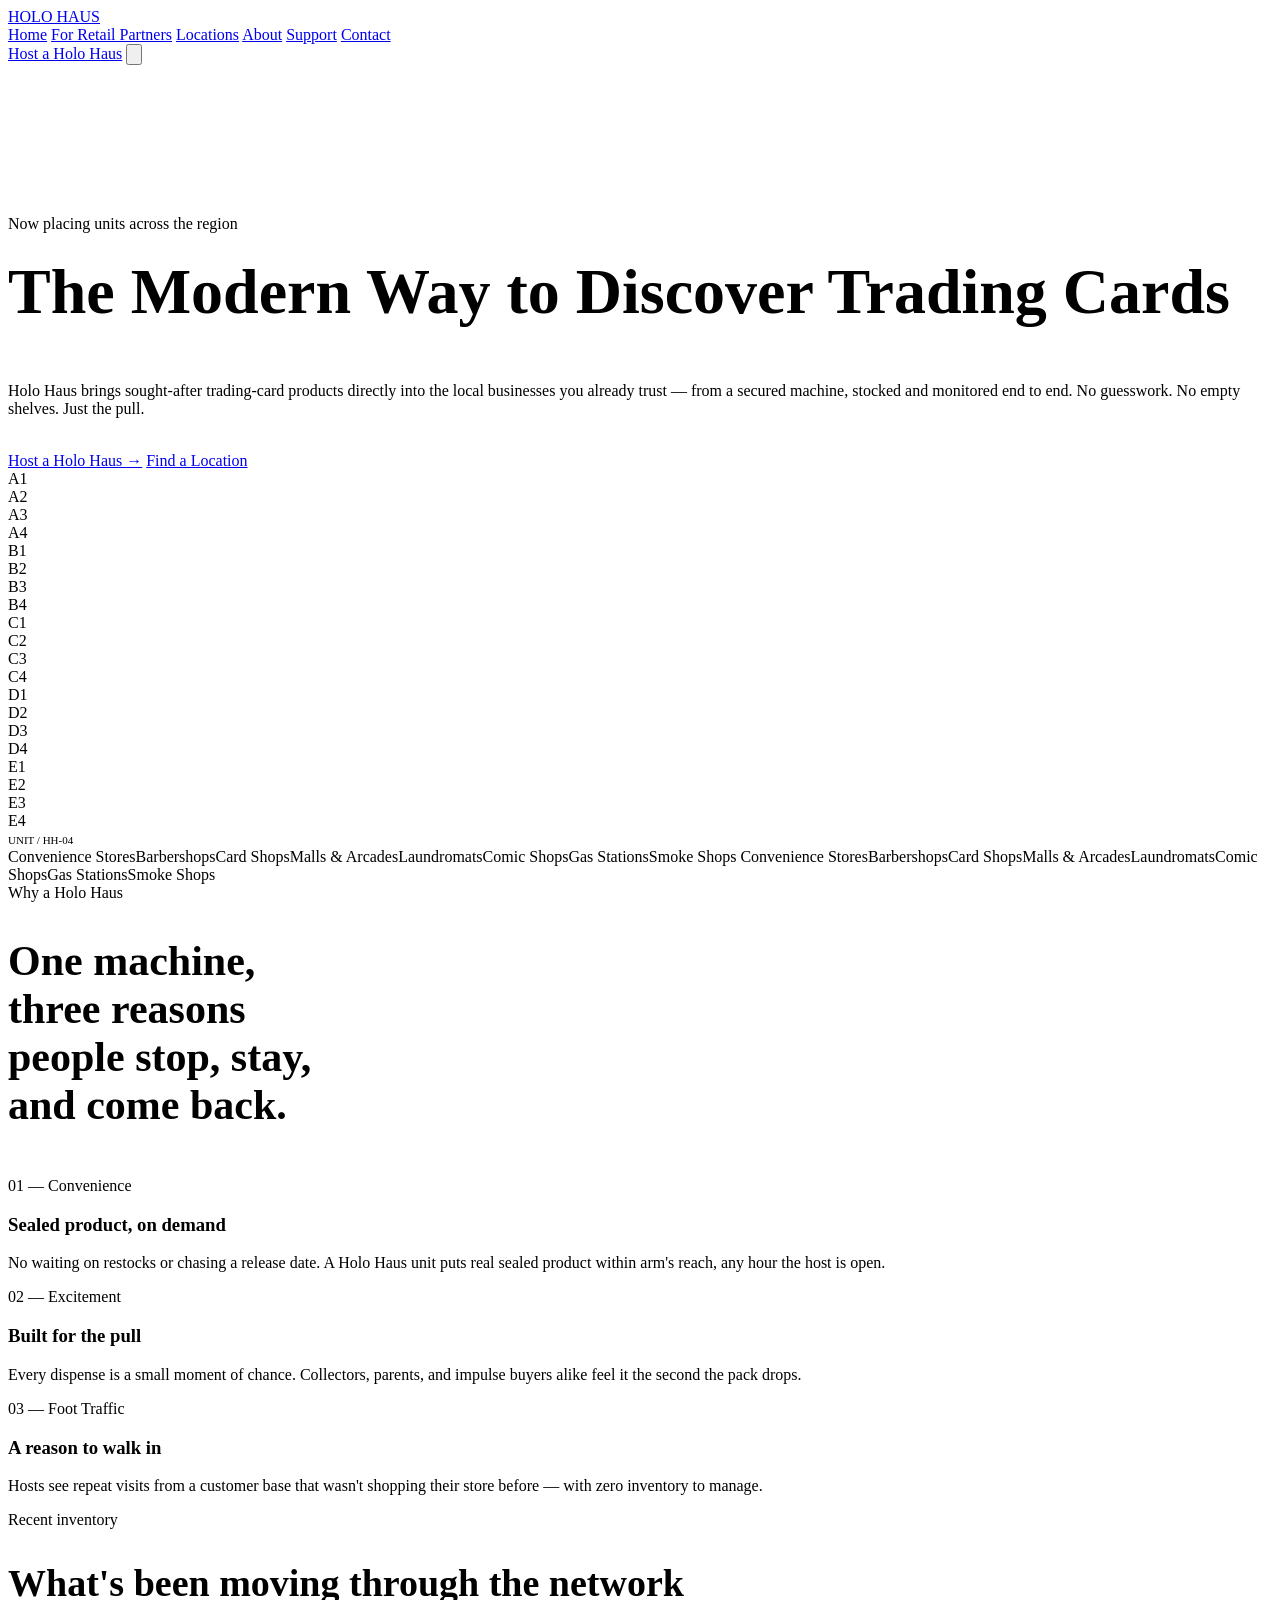
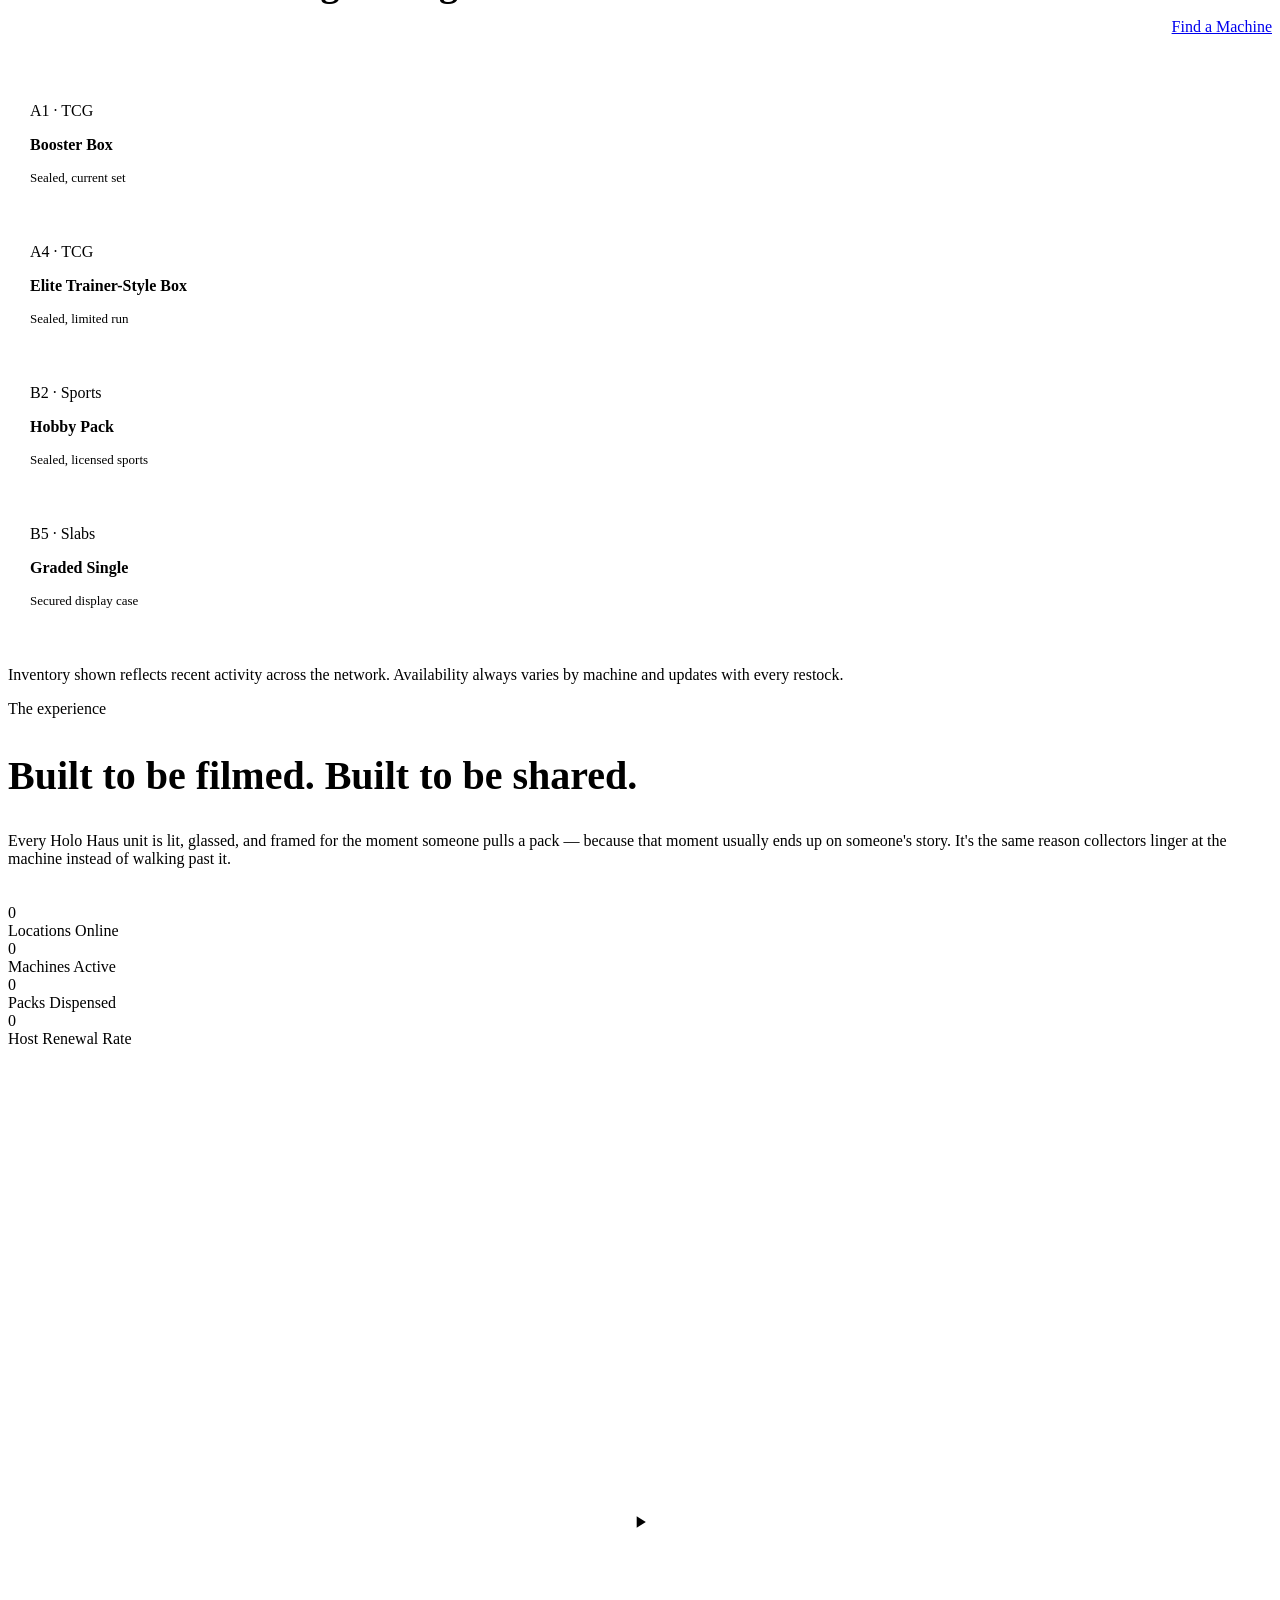
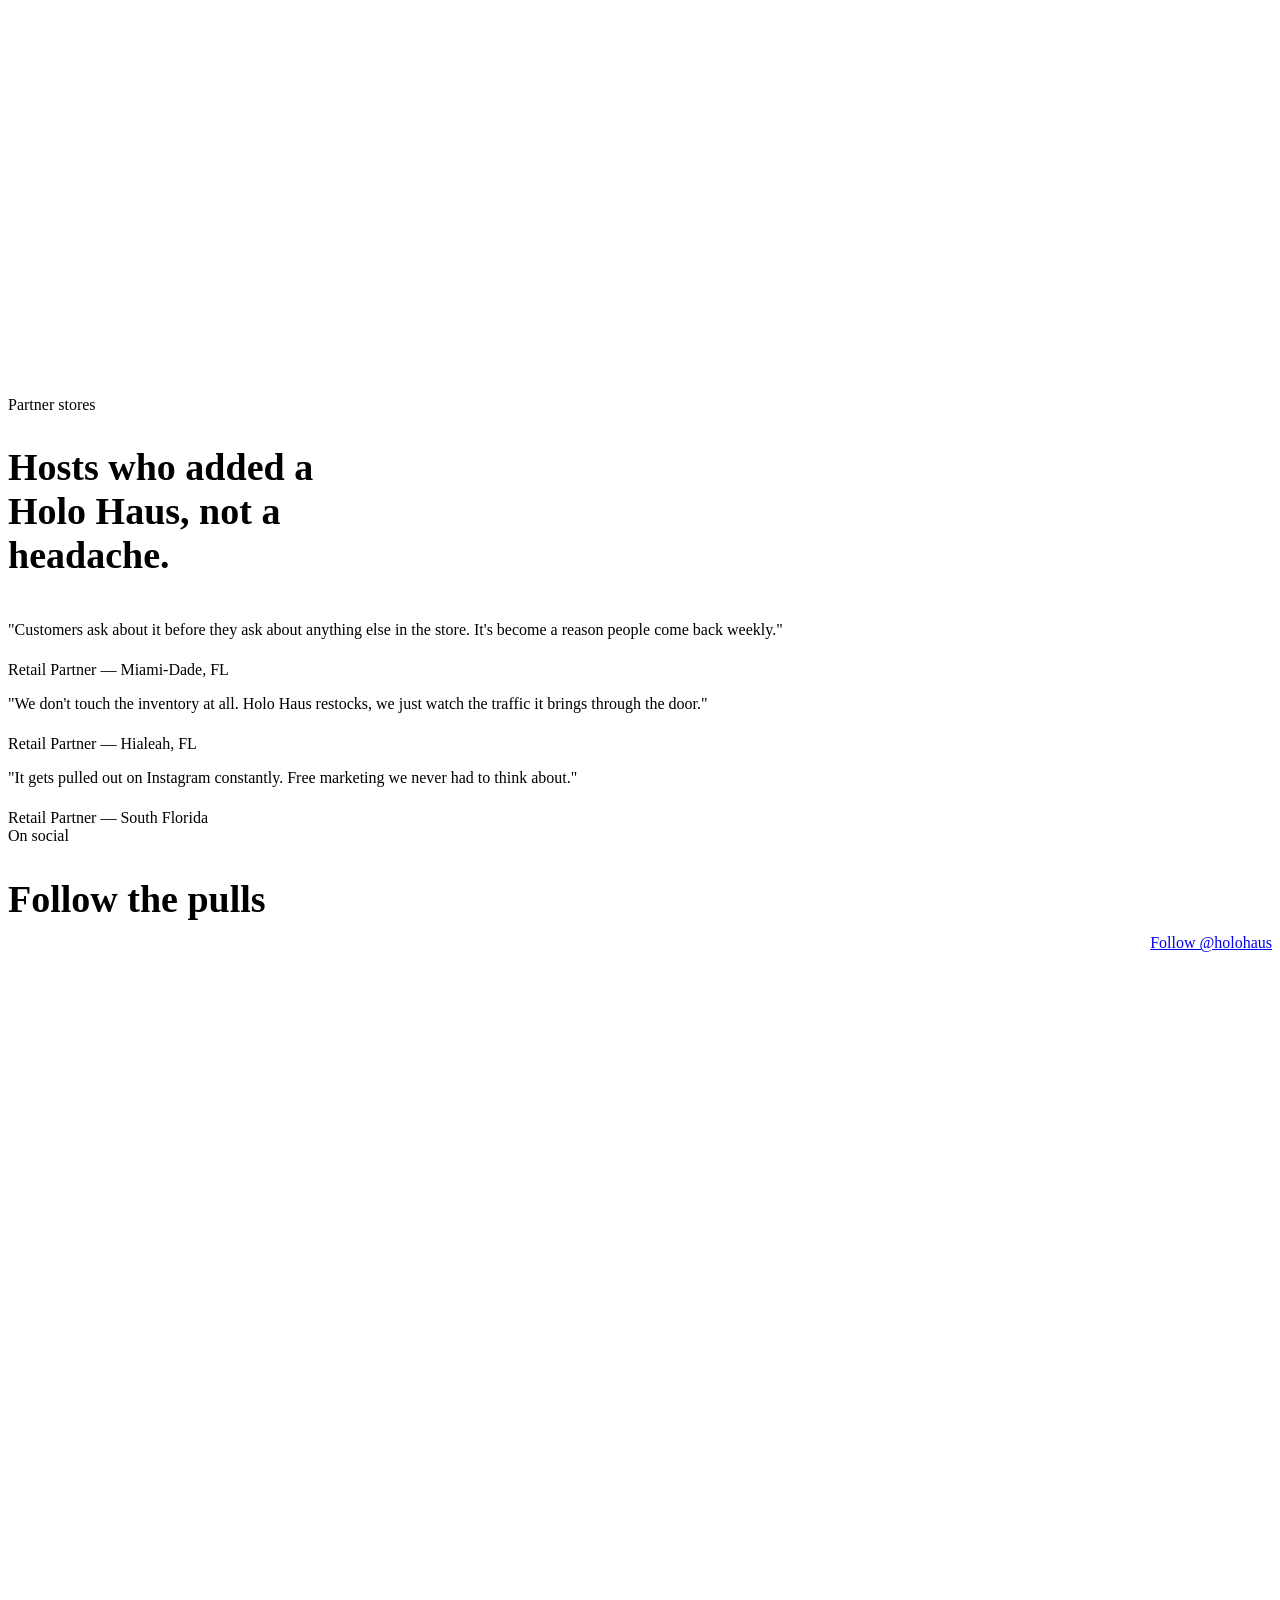
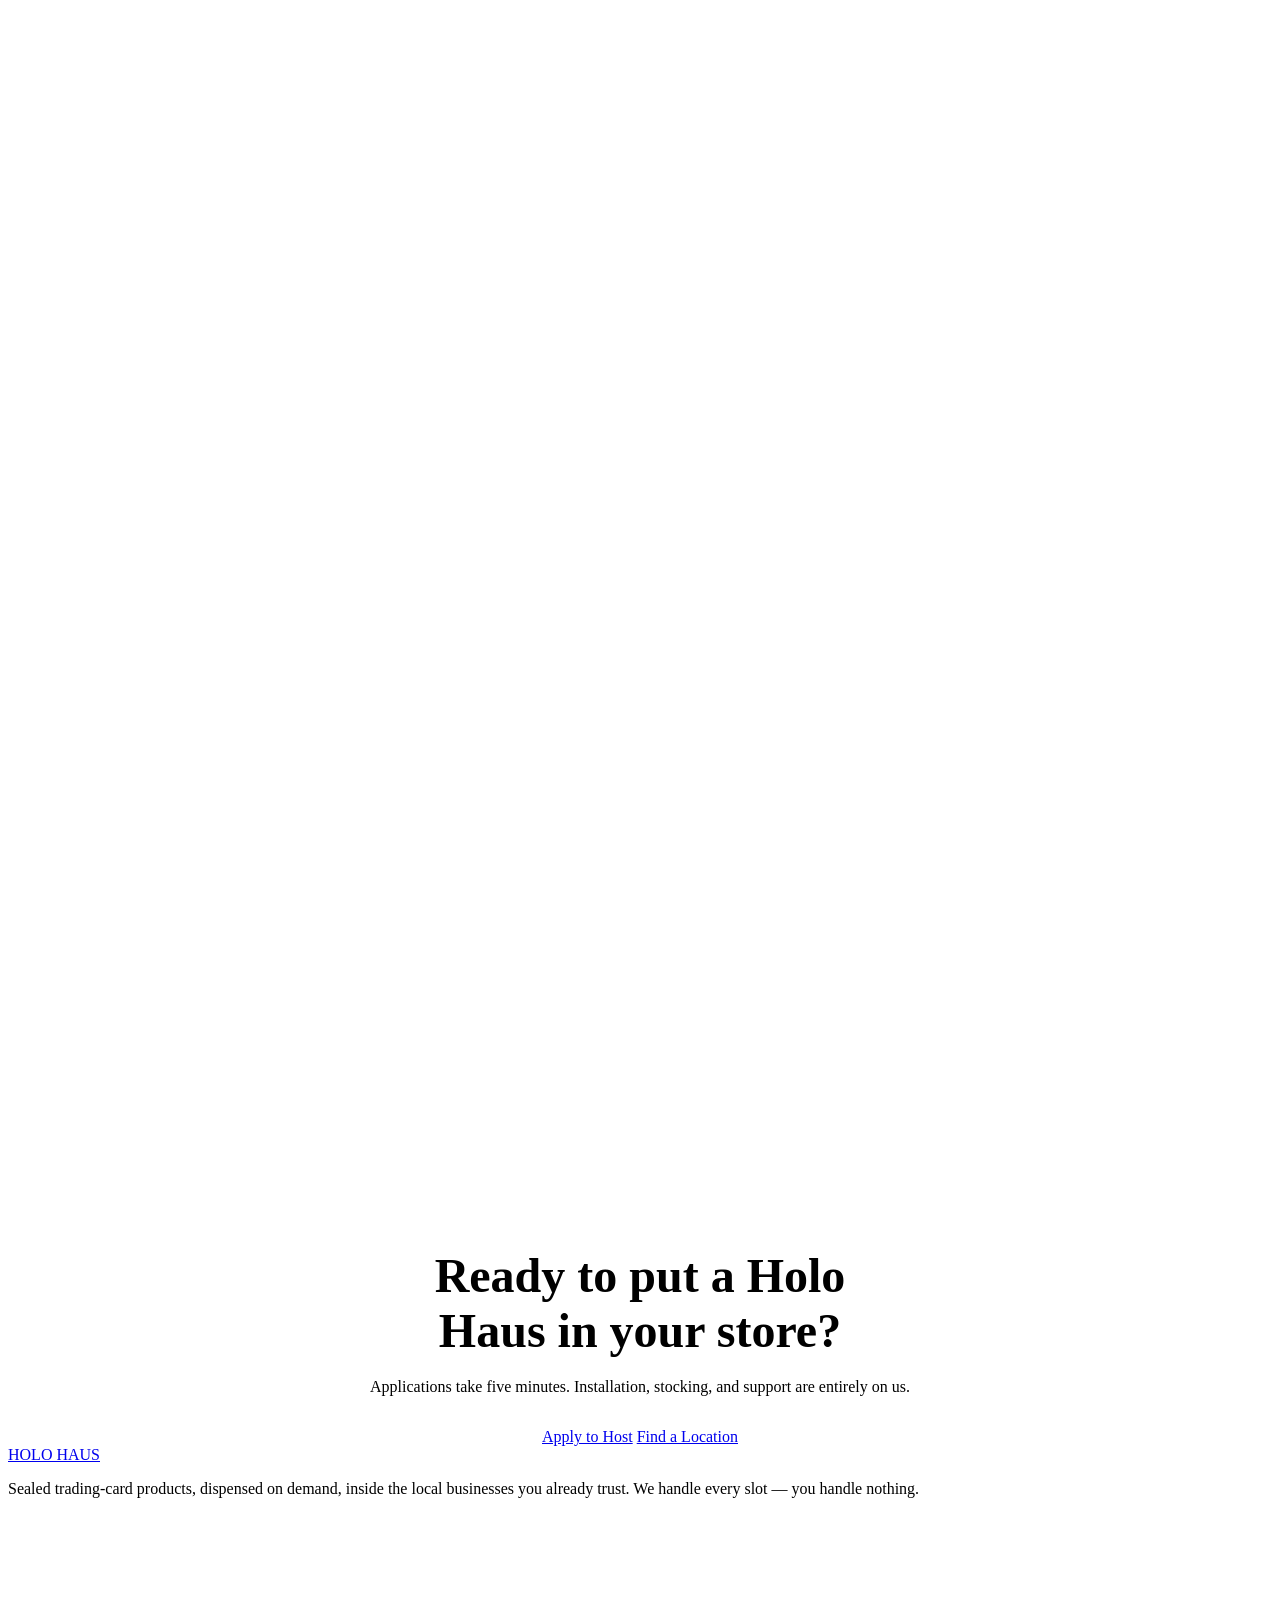
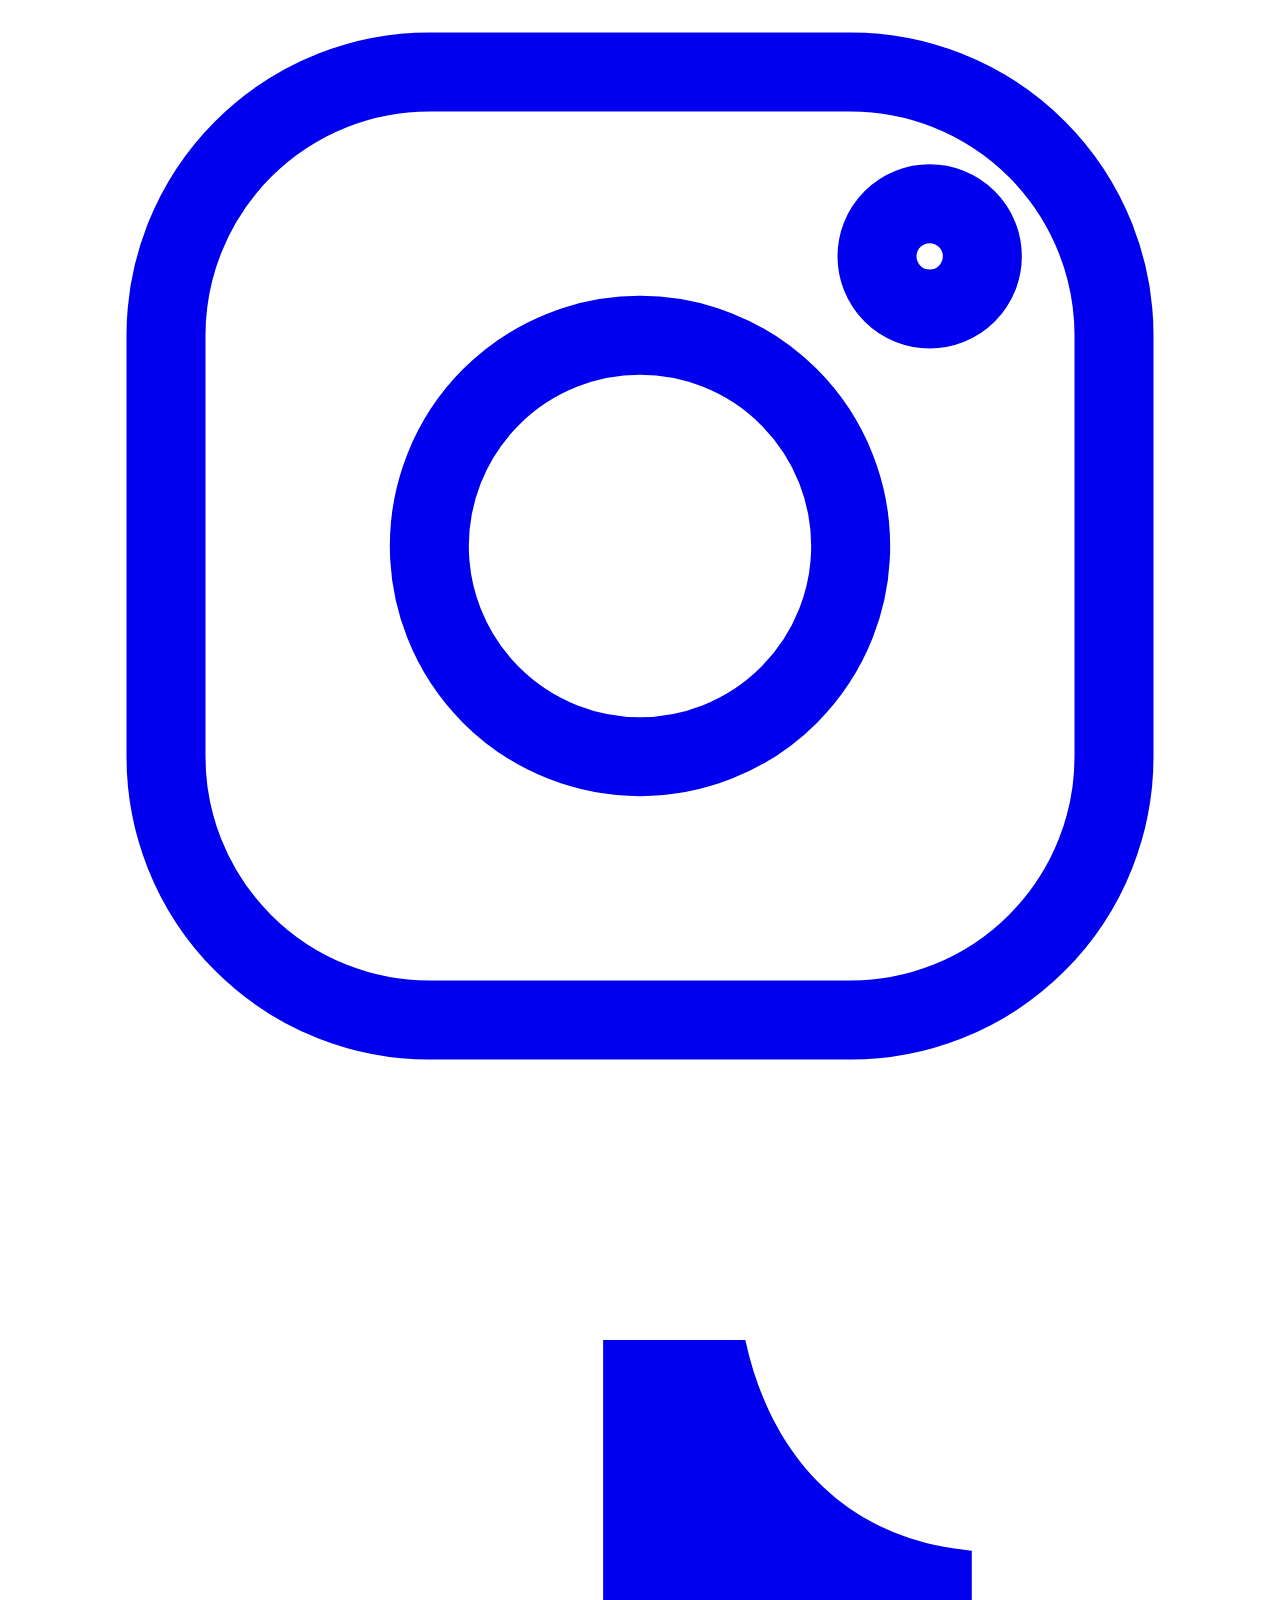
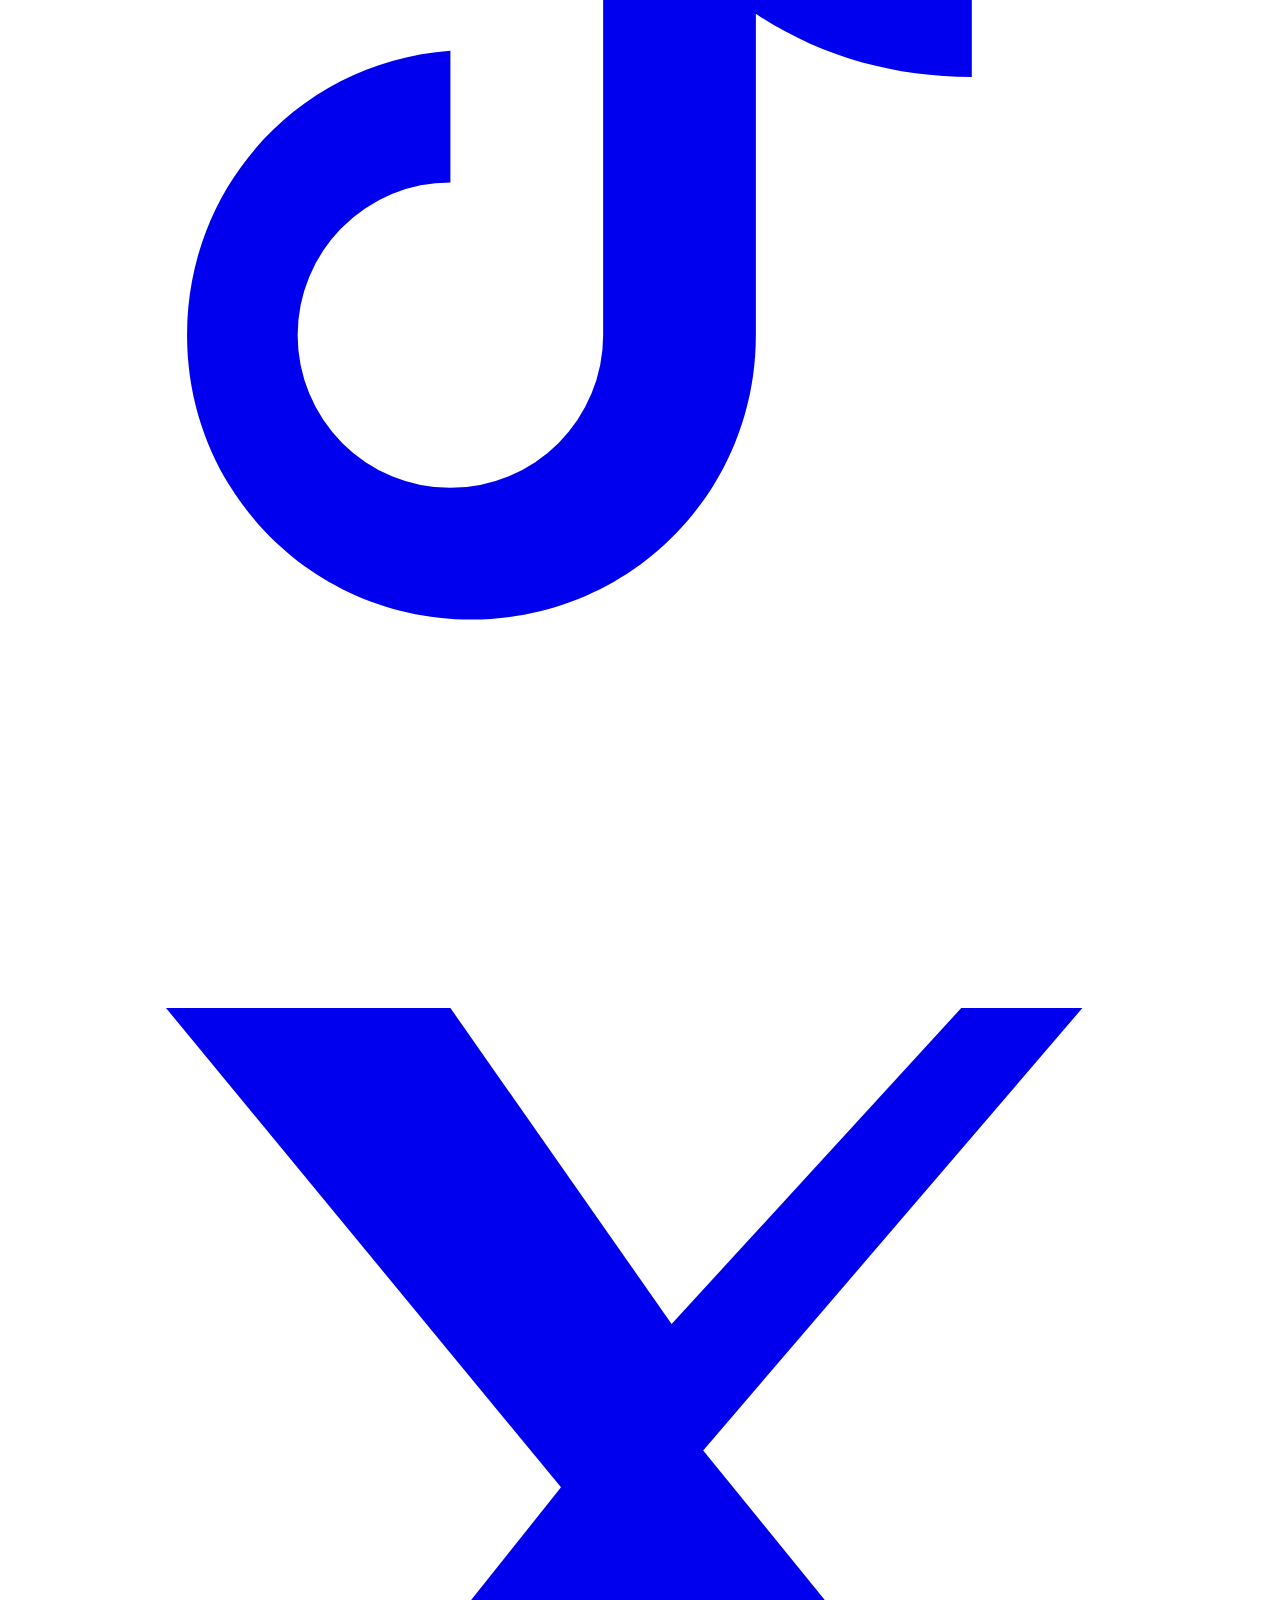
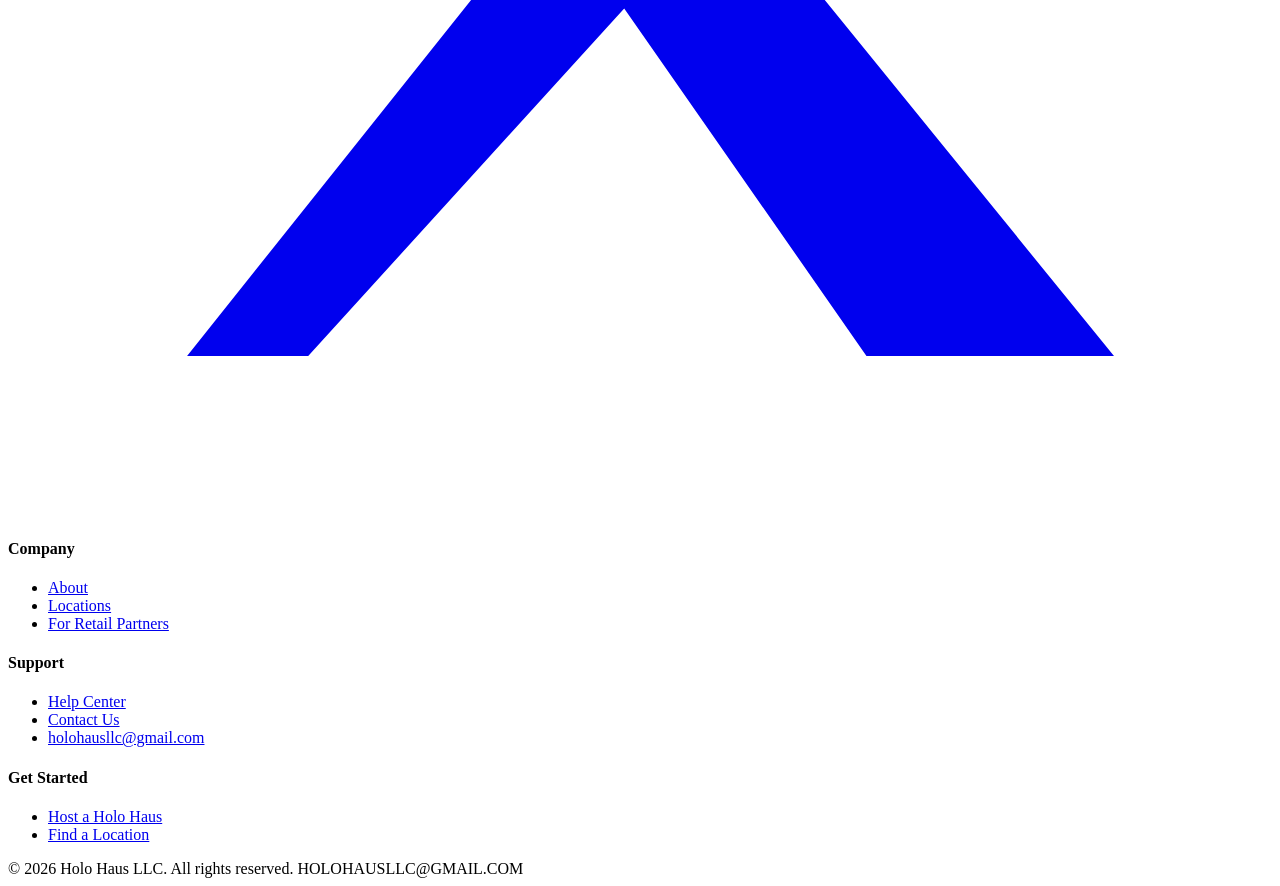
==== index.html @ bf687960 "Add files via upload" ====
<!DOCTYPE html>
<html lang="en">
<head>
<meta charset="UTF-8">
<meta name="viewport" content="width=device-width, initial-scale=1.0">
<title>Holo Haus — The Modern Way to Discover Trading Cards</title>
<meta name="description" content="Holo Haus installs trading card game vending machines and secured display cases inside trusted local businesses. We handle inventory, restocking, marketing, and support — you host the excitement.">
<link rel="stylesheet" href="styles.css">
</head>
<body>

<header class="nav">
  <div class="container">
    <a href="index.html" class="logo"><span class="dot"></span>HOLO HAUS</a>
    <nav class="nav-links" id="navLinks">
      <a href="index.html" class="active">Home</a>
      <a href="retail-partners.html">For Retail Partners</a>
      <a href="locations.html">Locations</a>
      <a href="about.html">About</a>
      <a href="support.html">Support</a>
      <a href="contact.html">Contact</a>
    </nav>
    <div class="nav-cta">
      <a href="retail-partners.html" class="btn btn-ghost">Host a Holo Haus</a>
      <button class="nav-toggle" aria-label="Toggle menu" aria-expanded="false">
        <svg viewBox="0 0 24 24" fill="none" stroke="currentColor" stroke-width="1.6"><line x1="3" y1="6" x2="21" y2="6"/><line x1="3" y1="12" x2="21" y2="12"/><line x1="3" y1="18" x2="21" y2="18"/></svg>
      </button>
    </div>
  </div>
</header>

<!-- HERO -->
<section class="section" style="padding-top:150px;">
  <div class="container">
    <div class="two-col">
      <div class="reveal in">
        <div class="tag-pill">Now placing units across the region</div>
        <h1 style="font-size:clamp(38px,5.2vw,64px); margin-top:22px;">The Modern Way to <span class="grad-text">Discover</span> Trading Cards</h1>
        <p class="lede" style="margin-top:22px;">Holo Haus brings sought-after trading-card products directly into the local businesses you already trust — from a secured machine, stocked and monitored end to end. No guesswork. No empty shelves. Just the pull.</p>
        <div class="btn-row" style="margin-top:34px;">
          <a href="retail-partners.html" class="btn btn-primary">Host a Holo Haus <span class="btn-arrow">→</span></a>
          <a href="locations.html" class="btn btn-ghost">Find a Location</a>
        </div>
      </div>
      <div class="reveal in">
        <div class="vend-unit">
          <div class="vend-grid" id="vendGrid"></div>
          <div class="vend-glass"></div>
          <div class="vend-scan"></div>
          <div class="vend-base">
            <span class="mono" style="font-size:11px; color:var(--chrome-dim);">UNIT / HH-04</span>
            <div style="display:flex; gap:8px; align-items:center;">
              <span class="led"></span>
              <div class="slot-out"></div>
            </div>
          </div>
        </div>
      </div>
    </div>
  </div>
</section>

<div class="marquee">
  <div class="marquee-track">
    <span>Convenience Stores</span><span>Barbershops</span><span>Card Shops</span><span>Malls &amp; Arcades</span><span>Laundromats</span><span>Comic Shops</span><span>Gas Stations</span><span>Smoke Shops</span>
    <span>Convenience Stores</span><span>Barbershops</span><span>Card Shops</span><span>Malls &amp; Arcades</span><span>Laundromats</span><span>Comic Shops</span><span>Gas Stations</span><span>Smoke Shops</span>
  </div>
</div>

<!-- WHY HOLO HAUS -->
<section class="section section-light">
  <div class="container">
    <div class="eyebrow">Why a Holo Haus</div>
    <h2 style="font-size:clamp(28px,3.6vw,42px); max-width:16ch;">One machine, three reasons people stop, stay, and come back.</h2>
    <div class="grid-3 reveal" style="margin-top:48px;">
      <div class="foil-card">
        <span class="tag">01 — Convenience</span>
        <h3>Sealed product, on demand</h3>
        <p>No waiting on restocks or chasing a release date. A Holo Haus unit puts real sealed product within arm's reach, any hour the host is open.</p>
      </div>
      <div class="foil-card">
        <span class="tag">02 — Excitement</span>
        <h3>Built for the pull</h3>
        <p>Every dispense is a small moment of chance. Collectors, parents, and impulse buyers alike feel it the second the pack drops.</p>
      </div>
      <div class="foil-card">
        <span class="tag">03 — Foot Traffic</span>
        <h3>A reason to walk in</h3>
        <p>Hosts see repeat visits from a customer base that wasn't shopping their store before — with zero inventory to manage.</p>
      </div>
    </div>
  </div>
</section>

<!-- FEATURED INVENTORY -->
<section class="section">
  <div class="container">
    <div style="display:flex; justify-content:space-between; align-items:flex-end; gap:24px; flex-wrap:wrap;">
      <div>
        <div class="eyebrow">Recent inventory</div>
        <h2 style="font-size:clamp(26px,3.2vw,38px);">What's been moving through the network</h2>
      </div>
      <a href="locations.html" class="btn btn-ghost">Find a Machine</a>
    </div>
    <div class="grid-4 reveal" style="margin-top:44px;">
      <div class="foil-card" style="padding:22px;">
        <div class="vend-slot" style="margin-bottom:16px;"><div class="card"></div><span class="code">A1 · TCG</span></div>
        <h3 style="font-size:16px;">Booster Box</h3>
        <p style="font-size:13px;">Sealed, current set</p>
      </div>
      <div class="foil-card" style="padding:22px;">
        <div class="vend-slot" style="margin-bottom:16px;"><div class="card"></div><span class="code">A4 · TCG</span></div>
        <h3 style="font-size:16px;">Elite Trainer-Style Box</h3>
        <p style="font-size:13px;">Sealed, limited run</p>
      </div>
      <div class="foil-card" style="padding:22px;">
        <div class="vend-slot" style="margin-bottom:16px;"><div class="card"></div><span class="code">B2 · Sports</span></div>
        <h3 style="font-size:16px;">Hobby Pack</h3>
        <p style="font-size:13px;">Sealed, licensed sports</p>
      </div>
      <div class="foil-card" style="padding:22px;">
        <div class="vend-slot" style="margin-bottom:16px;"><div class="card"></div><span class="code">B5 · Slabs</span></div>
        <h3 style="font-size:16px;">Graded Single</h3>
        <p style="font-size:13px;">Secured display case</p>
      </div>
    </div>
    <p class="form-note" style="margin-top:22px;">Inventory shown reflects recent activity across the network. Availability always varies by machine and updates with every restock.</p>
  </div>
</section>

<!-- EXPERIENCE / VIDEO -->
<section class="section section-light">
  <div class="container">
    <div class="two-col">
      <div class="reveal">
        <div class="eyebrow">The experience</div>
        <h2 style="font-size:clamp(28px,3.4vw,40px);">Built to be filmed. Built to be shared.</h2>
        <p class="lede" style="margin-top:18px;">Every Holo Haus unit is lit, glassed, and framed for the moment someone pulls a pack — because that moment usually ends up on someone's story. It's the same reason collectors linger at the machine instead of walking past it.</p>
        <div class="led-bar" style="margin-top:36px;">
          <div class="stat"><div class="num mono" data-count="42">0</div><div class="lbl">Locations Online</div></div>
          <div class="stat"><div class="num mono" data-count="58">0</div><div class="lbl">Machines Active</div></div>
          <div class="stat"><div class="num mono" data-count="128430">0</div><div class="lbl">Packs Dispensed</div></div>
          <div class="stat"><div class="num mono" data-count="97" data-suffix="%">0</div><div class="lbl">Host Renewal Rate</div></div>
        </div>
      </div>
      <div class="reveal">
        <div class="foil-card" style="padding:0; aspect-ratio:4/3; display:flex; align-items:center; justify-content:center;">
          <button style="width:64px; height:64px; border-radius:50%; border:1px solid var(--line-soft); background:var(--black); display:flex; align-items:center; justify-content:center;" aria-label="Play demo video">
            <svg width="20" height="20" viewBox="0 0 24 24" fill="var(--white)"><path d="M8 5v14l11-7z"/></svg>
          </button>
        </div>
      </div>
    </div>
  </div>
</section>

<!-- TESTIMONIALS -->
<section class="section">
  <div class="container">
    <div class="eyebrow">Partner stores</div>
    <h2 style="font-size:clamp(26px,3.2vw,38px); max-width:20ch;">Hosts who added a Holo Haus, not a headache.</h2>
    <div class="grid-3 reveal" style="margin-top:44px;">
      <div class="foil-card">
        <p style="font-size:16px; color:var(--white);">"Customers ask about it before they ask about anything else in the store. It's become a reason people come back weekly."</p>
        <div class="tag" style="margin-top:22px;">Retail Partner — Miami-Dade, FL</div>
      </div>
      <div class="foil-card">
        <p style="font-size:16px; color:var(--white);">"We don't touch the inventory at all. Holo Haus restocks, we just watch the traffic it brings through the door."</p>
        <div class="tag" style="margin-top:22px;">Retail Partner — Hialeah, FL</div>
      </div>
      <div class="foil-card">
        <p style="font-size:16px; color:var(--white);">"It gets pulled out on Instagram constantly. Free marketing we never had to think about."</p>
        <div class="tag" style="margin-top:22px;">Retail Partner — South Florida</div>
      </div>
    </div>
  </div>
</section>

<!-- SOCIAL -->
<section class="section section-deep hairline">
  <div class="container">
    <div style="display:flex; justify-content:space-between; align-items:flex-end; gap:24px; flex-wrap:wrap;">
      <div>
        <div class="eyebrow">On social</div>
        <h2 style="font-size:clamp(26px,3.2vw,38px);">Follow the pulls</h2>
      </div>
      <a href="#" class="btn btn-ghost">Follow @holohaus</a>
    </div>
    <div class="grid-4" style="margin-top:40px; gap:14px;">
      <div class="vend-slot" style="aspect-ratio:1;"><div class="card"></div></div>
      <div class="vend-slot" style="aspect-ratio:1;"><div class="card"></div></div>
      <div class="vend-slot" style="aspect-ratio:1;"><div class="card"></div></div>
      <div class="vend-slot" style="aspect-ratio:1;"><div class="card"></div></div>
    </div>
  </div>
</section>

<!-- CTA -->
<section class="section">
  <div class="container" style="text-align:center;">
    <h2 style="font-size:clamp(30px,4vw,48px); max-width:18ch; margin:0 auto;">Ready to put a Holo Haus in your store?</h2>
    <p class="lede" style="margin:20px auto 0; text-align:center;">Applications take five minutes. Installation, stocking, and support are entirely on us.</p>
    <div class="btn-row" style="justify-content:center; margin-top:32px;">
      <a href="retail-partners.html" class="btn btn-primary">Apply to Host</a>
      <a href="locations.html" class="btn btn-ghost">Find a Location</a>
    </div>
  </div>
</section>

<footer class="footer">
  <div class="container">
    <div class="footer-grid">
      <div class="footer-brand">
        <a href="index.html" class="logo"><span class="dot"></span>HOLO HAUS</a>
        <p>Sealed trading-card products, dispensed on demand, inside the local businesses you already trust. We handle every slot — you handle nothing.</p>
        <div class="footer-social">
          <a href="#" aria-label="Instagram"><svg viewBox="0 0 24 24" fill="none" stroke="currentColor" stroke-width="1.5"><rect x="3" y="3" width="18" height="18" rx="5"/><circle cx="12" cy="12" r="4"/><circle cx="17.5" cy="6.5" r="1"/></svg></a>
          <a href="#" aria-label="TikTok"><svg viewBox="0 0 24 24" fill="currentColor"><path d="M14 3c.5 2.3 2 3.8 4.3 4v2.4c-1.5 0-2.9-.4-4.1-1.2v6.1c0 3-2.4 5.4-5.4 5.4S3.4 17.3 3.4 14.3c0-2.9 2.2-5.2 5-5.4v2.5a2.9 2.9 0 1 0 2.9 2.9V3H14z"/></svg></a>
          <a href="#" aria-label="X"><svg viewBox="0 0 24 24" fill="currentColor"><path d="M3 3l7.5 9.1L3.4 21h2.3l6-6.6 4.6 6.6H21l-7.8-9.6L20.4 3h-2.3l-5.5 6-4.2-6H3z"/></svg></a>
        </div>
      </div>
      <div>
        <h4>Company</h4>
        <ul>
          <li><a href="about.html">About</a></li>
          <li><a href="locations.html">Locations</a></li>
          <li><a href="retail-partners.html">For Retail Partners</a></li>
        </ul>
      </div>
      <div>
        <h4>Support</h4>
        <ul>
          <li><a href="support.html">Help Center</a></li>
          <li><a href="contact.html">Contact Us</a></li>
          <li><a href="mailto:holohausllc@gmail.com">holohausllc@gmail.com</a></li>
        </ul>
      </div>
      <div>
        <h4>Get Started</h4>
        <ul>
          <li><a href="retail-partners.html">Host a Holo Haus</a></li>
          <li><a href="locations.html">Find a Location</a></li>
        </ul>
      </div>
    </div>
    <div class="footer-bottom">
      <span>© 2026 Holo Haus LLC. All rights reserved.</span>
      <span class="mono">HOLOHAUSLLC@GMAIL.COM</span>
    </div>
  </div>
</footer>

<script src="script.js"></script>
<script>
  // build vending slot grid: 4x5 with holo cards and a few empty slots + codes
  const grid = document.getElementById('vendGrid');
  const rows = ['A','B','C','D','E'];
  let html = '';
  rows.forEach((r,ri) => {
    for(let i=1;i<=4;i++){
      const empty = (ri+i) % 7 === 0;
      html += `<div class="vend-slot${empty ? ' empty' : ''}"><div class="card"></div><span class="code">${r}${i}</span></div>`;
    }
  });
  grid.innerHTML = html;
</script>
</body>
</html>
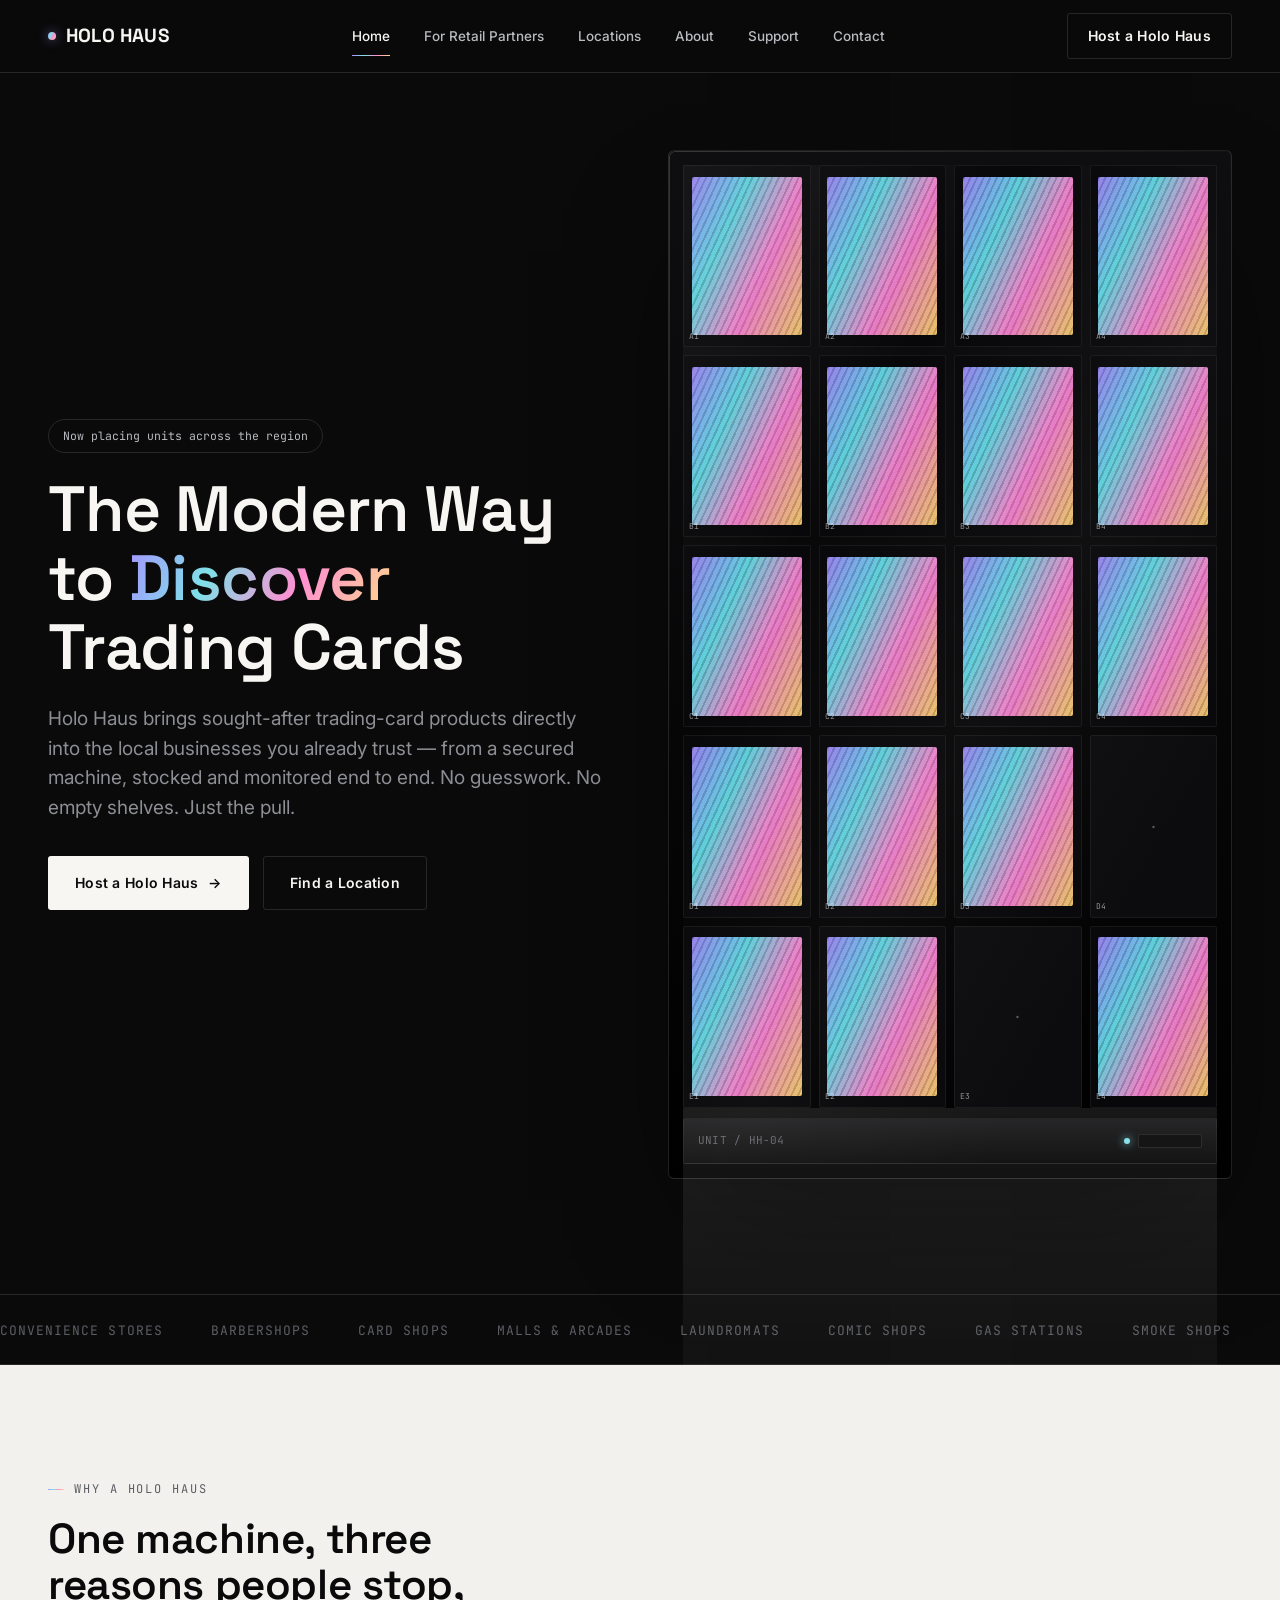
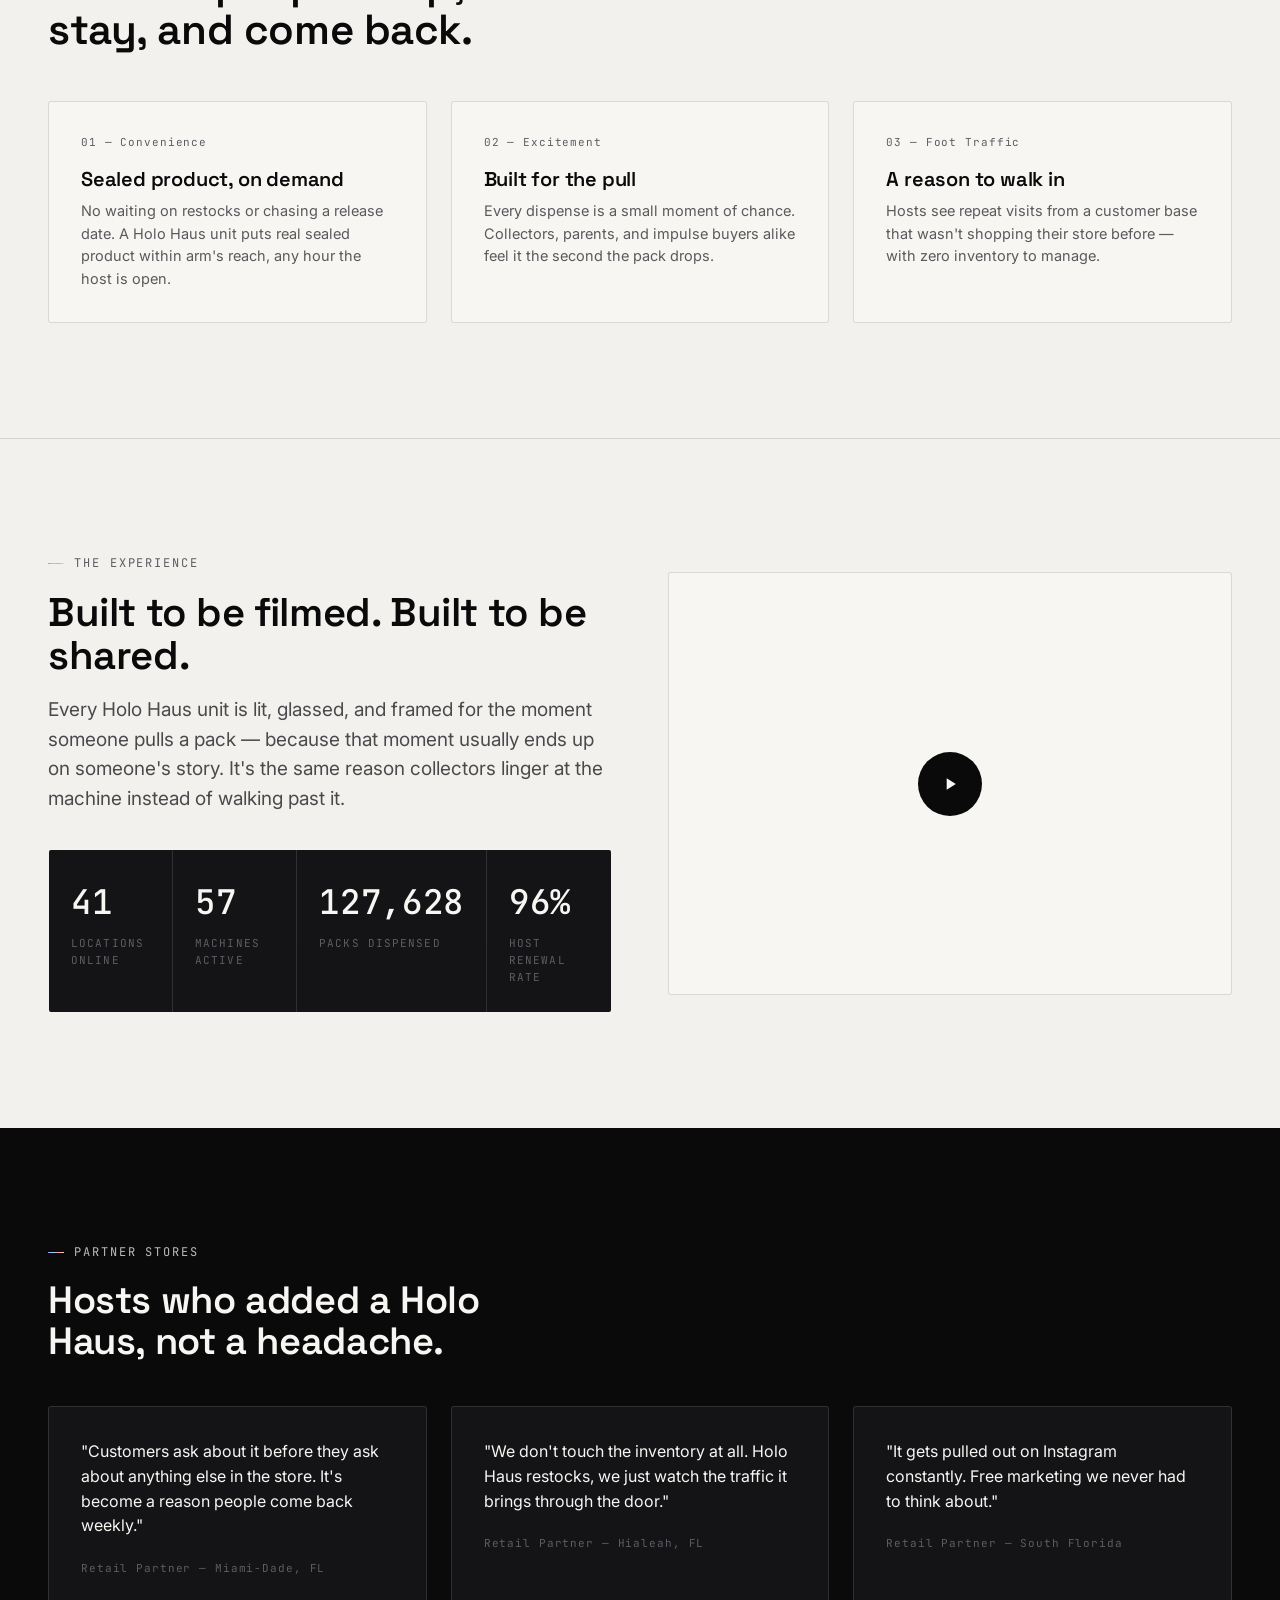
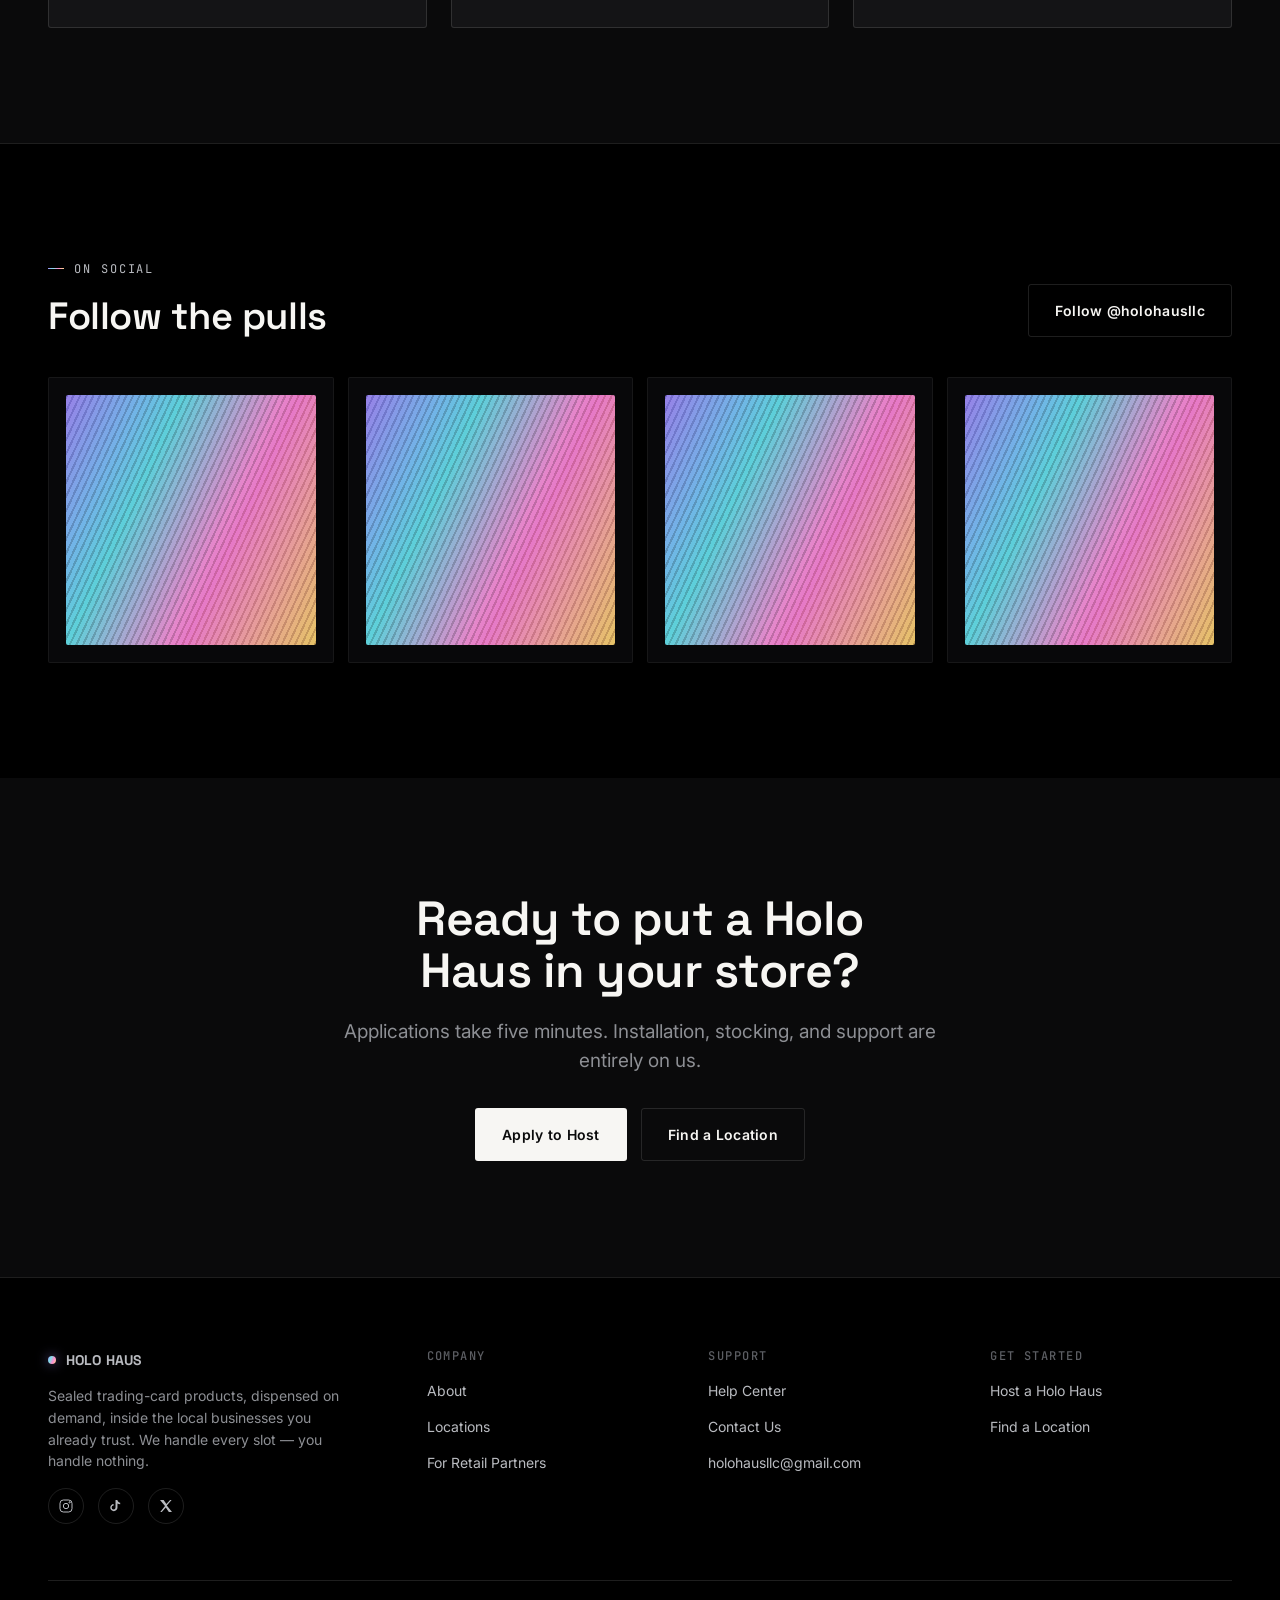
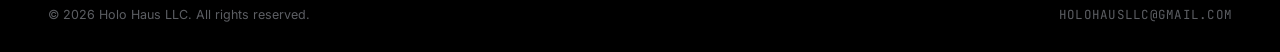
==== commit 21e92054: "Add files via upload" ====
--- a/index.html
+++ b/index.html
@@ -92,42 +92,6 @@
   </div>
 </section>
 
-<!-- FEATURED INVENTORY -->
-<section class="section">
-  <div class="container">
-    <div style="display:flex; justify-content:space-between; align-items:flex-end; gap:24px; flex-wrap:wrap;">
-      <div>
-        <div class="eyebrow">Recent inventory</div>
-        <h2 style="font-size:clamp(26px,3.2vw,38px);">What's been moving through the network</h2>
-      </div>
-      <a href="locations.html" class="btn btn-ghost">Find a Machine</a>
-    </div>
-    <div class="grid-4 reveal" style="margin-top:44px;">
-      <div class="foil-card" style="padding:22px;">
-        <div class="vend-slot" style="margin-bottom:16px;"><div class="card"></div><span class="code">A1 · TCG</span></div>
-        <h3 style="font-size:16px;">Booster Box</h3>
-        <p style="font-size:13px;">Sealed, current set</p>
-      </div>
-      <div class="foil-card" style="padding:22px;">
-        <div class="vend-slot" style="margin-bottom:16px;"><div class="card"></div><span class="code">A4 · TCG</span></div>
-        <h3 style="font-size:16px;">Elite Trainer-Style Box</h3>
-        <p style="font-size:13px;">Sealed, limited run</p>
-      </div>
-      <div class="foil-card" style="padding:22px;">
-        <div class="vend-slot" style="margin-bottom:16px;"><div class="card"></div><span class="code">B2 · Sports</span></div>
-        <h3 style="font-size:16px;">Hobby Pack</h3>
-        <p style="font-size:13px;">Sealed, licensed sports</p>
-      </div>
-      <div class="foil-card" style="padding:22px;">
-        <div class="vend-slot" style="margin-bottom:16px;"><div class="card"></div><span class="code">B5 · Slabs</span></div>
-        <h3 style="font-size:16px;">Graded Single</h3>
-        <p style="font-size:13px;">Secured display case</p>
-      </div>
-    </div>
-    <p class="form-note" style="margin-top:22px;">Inventory shown reflects recent activity across the network. Availability always varies by machine and updates with every restock.</p>
-  </div>
-</section>
-
 <!-- EXPERIENCE / VIDEO -->
 <section class="section section-light">
   <div class="container">
@@ -184,7 +148,7 @@
         <div class="eyebrow">On social</div>
         <h2 style="font-size:clamp(26px,3.2vw,38px);">Follow the pulls</h2>
       </div>
-      <a href="#" class="btn btn-ghost">Follow @holohaus</a>
+      <a href="https://www.instagram.com/holohausllc" target="_blank" rel="noopener" class="btn btn-ghost">Follow @holohausllc</a>
     </div>
     <div class="grid-4" style="margin-top:40px; gap:14px;">
       <div class="vend-slot" style="aspect-ratio:1;"><div class="card"></div></div>
@@ -214,7 +178,7 @@
         <a href="index.html" class="logo"><span class="dot"></span>HOLO HAUS</a>
         <p>Sealed trading-card products, dispensed on demand, inside the local businesses you already trust. We handle every slot — you handle nothing.</p>
         <div class="footer-social">
-          <a href="#" aria-label="Instagram"><svg viewBox="0 0 24 24" fill="none" stroke="currentColor" stroke-width="1.5"><rect x="3" y="3" width="18" height="18" rx="5"/><circle cx="12" cy="12" r="4"/><circle cx="17.5" cy="6.5" r="1"/></svg></a>
+          <a href="https://www.instagram.com/holohausllc" target="_blank" rel="noopener" aria-label="Instagram"><svg viewBox="0 0 24 24" fill="none" stroke="currentColor" stroke-width="1.5"><rect x="3" y="3" width="18" height="18" rx="5"/><circle cx="12" cy="12" r="4"/><circle cx="17.5" cy="6.5" r="1"/></svg></a>
           <a href="#" aria-label="TikTok"><svg viewBox="0 0 24 24" fill="currentColor"><path d="M14 3c.5 2.3 2 3.8 4.3 4v2.4c-1.5 0-2.9-.4-4.1-1.2v6.1c0 3-2.4 5.4-5.4 5.4S3.4 17.3 3.4 14.3c0-2.9 2.2-5.2 5-5.4v2.5a2.9 2.9 0 1 0 2.9 2.9V3H14z"/></svg></a>
           <a href="#" aria-label="X"><svg viewBox="0 0 24 24" fill="currentColor"><path d="M3 3l7.5 9.1L3.4 21h2.3l6-6.6 4.6 6.6H21l-7.8-9.6L20.4 3h-2.3l-5.5 6-4.2-6H3z"/></svg></a>
         </div>
--- a/styles.css
+++ b/styles.css
@@ -0,0 +1,489 @@
+/* ============================================================
+   HOLO HAUS — Design System
+   Black/white premium collectible-tech palette with
+   holographic foil accents used sparingly as light, not color.
+   ============================================================ */
+
+@import url('https://fonts.googleapis.com/css2?family=Space+Grotesk:wght@400;500;600;700&family=Inter:wght@400;500;600&family=JetBrains+Mono:wght@400;500&display=swap');
+
+:root{
+  --black-deep:#000000;
+  --black:#0a0a0b;
+  --black-soft:#141416;
+  --paper:#f2f1ee;
+  --white:#f7f6f3;
+  --chrome:#b9bbc0;
+  --chrome-dim:#5c5e63;
+  --ink-mute:#8d8f94;
+  --line:rgba(247,246,243,0.12);
+  --line-soft:rgba(10,10,11,0.12);
+
+  --holo-1:#a693ff;
+  --holo-2:#7fe0e8;
+  --holo-3:#ff8fd1;
+  --holo-4:#ffd98a;
+  --holo-grad:linear-gradient(115deg,var(--holo-1) 0%,var(--holo-2) 32%,var(--holo-3) 64%,var(--holo-4) 100%);
+
+  --radius:3px;
+  --container:1240px;
+  --ease:cubic-bezier(.16,.8,.24,1);
+}
+
+*{box-sizing:border-box;}
+html{scroll-behavior:smooth;}
+body{
+  margin:0;
+  background:var(--black);
+  color:var(--white);
+  font-family:'Inter',sans-serif;
+  font-size:16px;
+  line-height:1.55;
+  -webkit-font-smoothing:antialiased;
+}
+img,svg{display:block;max-width:100%;}
+a{color:inherit;text-decoration:none;}
+ul{list-style:none;margin:0;padding:0;}
+button{font-family:inherit;cursor:pointer;}
+h1,h2,h3,h4{
+  font-family:'Space Grotesk',sans-serif;
+  margin:0;
+  font-weight:600;
+  letter-spacing:-0.01em;
+  line-height:1.08;
+}
+p{margin:0;}
+
+.mono{
+  font-family:'JetBrains Mono',monospace;
+  letter-spacing:0.02em;
+}
+
+@media (prefers-reduced-motion: reduce){
+  *{animation-duration:0.001ms !important; animation-iteration-count:1 !important; transition-duration:0.001ms !important; scroll-behavior:auto !important;}
+}
+
+/* ---------- layout helpers ---------- */
+.container{
+  max-width:var(--container);
+  margin:0 auto;
+  padding:0 28px;
+}
+.section{
+  padding:clamp(64px,9vw,132px) 0;
+  position:relative;
+}
+.section-light{background:var(--paper); color:var(--black);}
+.section-light h1,.section-light h2,.section-light h3{color:var(--black);}
+.section-deep{background:var(--black-deep);}
+.hairline{border-top:1px solid var(--line);}
+.section-light + .section-light{border-top:1px solid var(--line-soft);}
+
+.eyebrow{
+  font-family:'JetBrains Mono',monospace;
+  font-size:12px;
+  letter-spacing:0.16em;
+  text-transform:uppercase;
+  color:var(--chrome);
+  display:flex;
+  align-items:center;
+  gap:10px;
+  margin-bottom:18px;
+}
+.section-light .eyebrow{color:var(--chrome-dim);}
+.eyebrow::before{
+  content:"";
+  width:16px;height:1px;
+  background:var(--holo-grad);
+  display:inline-block;
+}
+
+.grad-text{
+  background:var(--holo-grad);
+  -webkit-background-clip:text;
+  background-clip:text;
+  color:transparent;
+}
+
+.lede{
+  font-size:clamp(16px,1.6vw,19px);
+  color:var(--ink-mute);
+  max-width:52ch;
+}
+.section-light .lede{color:#4a4a4d;}
+
+/* ---------- buttons ---------- */
+.btn{
+  display:inline-flex;
+  align-items:center;
+  gap:10px;
+  padding:15px 26px;
+  border-radius:var(--radius);
+  font-size:14px;
+  font-weight:600;
+  letter-spacing:0.02em;
+  border:1px solid transparent;
+  transition:transform .35s var(--ease), background .35s, border-color .35s, color .35s;
+  white-space:nowrap;
+}
+.btn:hover{transform:translateY(-2px);}
+.btn-primary{
+  background:var(--white);
+  color:var(--black);
+}
+.btn-primary:hover{background:var(--holo-2);}
+.btn-ghost{
+  background:transparent;
+  color:var(--white);
+  border-color:var(--line);
+}
+.btn-ghost:hover{border-color:var(--chrome);}
+.section-light .btn-ghost{color:var(--black); border-color:var(--line-soft);}
+.section-light .btn-primary{background:var(--black); color:var(--white);}
+.section-light .btn-primary:hover{background:var(--holo-1); color:var(--black);}
+
+.btn-row{display:flex; gap:14px; flex-wrap:wrap;}
+.btn-arrow{transition:transform .3s var(--ease);}
+.btn:hover .btn-arrow{transform:translateX(3px);}
+
+/* ---------- nav ---------- */
+.nav{
+  position:fixed; top:0; left:0; right:0; z-index:100;
+  background:rgba(10,10,11,0.72);
+  backdrop-filter:blur(14px);
+  border-bottom:1px solid var(--line);
+}
+.nav .container{
+  display:flex; align-items:center; justify-content:space-between;
+  height:72px;
+}
+.logo{
+  font-family:'Space Grotesk',sans-serif;
+  font-weight:700;
+  font-size:19px;
+  letter-spacing:0.01em;
+  display:flex; align-items:center; gap:10px;
+}
+.logo .dot{
+  width:8px;height:8px;border-radius:50%;
+  background:var(--holo-grad);
+  box-shadow:0 0 12px rgba(166,147,255,0.6);
+}
+.nav-links{display:flex; align-items:center; gap:34px;}
+.nav-links a{
+  font-size:13.5px; font-weight:500; color:var(--chrome);
+  position:relative; padding:4px 0;
+  transition:color .25s;
+}
+.nav-links a:hover, .nav-links a.active{color:var(--white);}
+.nav-links a.active::after{
+  content:""; position:absolute; left:0; right:0; bottom:-6px; height:1px;
+  background:var(--holo-grad);
+}
+.nav-cta{display:flex; align-items:center; gap:16px;}
+.nav .btn{padding:11px 20px;}
+.nav-toggle{display:none; background:none; border:none; color:var(--white); padding:8px;}
+.nav-toggle svg{width:22px;height:22px;}
+
+@media (max-width:920px){
+  .nav-links{
+    position:fixed; inset:72px 0 0 0; background:var(--black-deep);
+    flex-direction:column; align-items:flex-start; gap:0;
+    padding:12px 28px 28px;
+    transform:translateY(-8px);
+    opacity:0; pointer-events:none;
+    transition:opacity .3s var(--ease), transform .3s var(--ease);
+    border-top:1px solid var(--line);
+  }
+  .nav-links.open{opacity:1; pointer-events:auto; transform:translateY(0);}
+  .nav-links a{width:100%; padding:15px 0; border-bottom:1px solid var(--line); font-size:16px;}
+  .nav-toggle{display:block;}
+  .nav-cta .btn-ghost{display:none;}
+}
+
+/* ---------- footer ---------- */
+.footer{
+  background:var(--black-deep);
+  border-top:1px solid var(--line);
+  padding:72px 0 28px;
+}
+.footer-grid{
+  display:grid;
+  grid-template-columns:1.4fr 1fr 1fr 1fr;
+  gap:40px;
+  padding-bottom:56px;
+}
+.footer-brand p{color:var(--ink-mute); font-size:14px; max-width:34ch; margin-top:14px;}
+.footer h4{
+  font-family:'JetBrains Mono',monospace; font-size:12px;
+  letter-spacing:0.12em; text-transform:uppercase; color:var(--chrome-dim);
+  margin-bottom:16px; font-weight:500;
+}
+.footer ul li{margin-bottom:11px;}
+.footer a{font-size:14px; color:var(--chrome); transition:color .2s;}
+.footer a:hover{color:var(--white);}
+.footer-social{display:flex; gap:14px; margin-top:16px;}
+.footer-social a{
+  width:36px;height:36px; display:flex; align-items:center; justify-content:center;
+  border:1px solid var(--line); border-radius:50%; transition:border-color .2s, background .2s;
+}
+.footer-social a:hover{border-color:var(--chrome); background:var(--black-soft);}
+.footer-social svg{width:16px;height:16px;}
+.footer-bottom{
+  display:flex; justify-content:space-between; align-items:center;
+  padding-top:24px; border-top:1px solid var(--line);
+  font-size:12.5px; color:var(--chrome-dim); flex-wrap:wrap; gap:10px;
+}
+@media (max-width:820px){
+  .footer-grid{grid-template-columns:1fr 1fr; row-gap:36px;}
+}
+@media (max-width:520px){
+  .footer-grid{grid-template-columns:1fr;}
+}
+
+/* ---------- hero vending illustration (signature element) ---------- */
+.vend-unit{
+  position:relative;
+  background:linear-gradient(180deg,#0e0e10,#000);
+  border:1px solid var(--line);
+  border-radius:6px;
+  padding:14px;
+  box-shadow:0 60px 120px -40px rgba(0,0,0,0.8);
+}
+.vend-unit::before{
+  content:"";
+  position:absolute; inset:0;
+  border-radius:6px;
+  padding:1px;
+  background:linear-gradient(135deg, rgba(255,255,255,0.18), rgba(255,255,255,0) 40%);
+  -webkit-mask:linear-gradient(#000 0 0) content-box, linear-gradient(#000 0 0);
+  -webkit-mask-composite:xor; mask-composite:exclude;
+  pointer-events:none;
+}
+.vend-grid{
+  display:grid;
+  grid-template-columns:repeat(4,1fr);
+  gap:8px;
+}
+.vend-slot{
+  aspect-ratio:0.7;
+  border-radius:2px;
+  position:relative;
+  overflow:hidden;
+  background:#08080a;
+  border:1px solid rgba(255,255,255,0.06);
+}
+.vend-slot .card{
+  position:absolute; inset:6%;
+  border-radius:2px;
+  background:var(--holo-grad);
+  opacity:0.9;
+  filter:saturate(1.3);
+}
+.vend-slot .card::after{
+  content:"";
+  position:absolute; inset:0;
+  background:repeating-linear-gradient(115deg, rgba(0,0,0,0.18) 0 2px, transparent 2px 6px);
+  mix-blend-mode:multiply;
+}
+.vend-slot .code{
+  position:absolute; bottom:4px; left:5px;
+  font-family:'JetBrains Mono',monospace;
+  font-size:8px; color:rgba(255,255,255,0.55);
+  letter-spacing:0.05em;
+}
+.vend-slot.empty{background:#0c0c0e;}
+.vend-slot.empty .card{display:none;}
+.vend-slot.empty::after{
+  content:"·"; position:absolute; inset:0; display:flex; align-items:center; justify-content:center;
+  color:var(--chrome-dim); font-size:18px;
+}
+.vend-glass{
+  position:absolute; inset:14px;
+  background:linear-gradient(120deg, rgba(255,255,255,0.06) 0%, rgba(255,255,255,0) 30%, rgba(255,255,255,0.03) 55%, rgba(255,255,255,0) 80%);
+  pointer-events:none;
+}
+.vend-scan{
+  position:absolute; left:14px; right:14px; height:40%;
+  background:linear-gradient(180deg, rgba(255,255,255,0.09), rgba(255,255,255,0));
+  animation:scan 7s ease-in-out infinite;
+  pointer-events:none;
+}
+@keyframes scan{
+  0%,100%{ top:0; opacity:0;}
+  8%{opacity:1;}
+  50%{ top:60%; opacity:0.5;}
+  92%{opacity:1;}
+}
+.vend-base{
+  margin-top:10px;
+  height:46px;
+  border-radius:2px;
+  background:linear-gradient(180deg,#111113,#000);
+  border:1px solid rgba(255,255,255,0.06);
+  display:flex; align-items:center; justify-content:space-between;
+  padding:0 14px;
+}
+.vend-base .led{
+  width:6px;height:6px;border-radius:50%;
+  background:#7fe0e8; box-shadow:0 0 8px #7fe0e8;
+  animation:blink 2.6s ease-in-out infinite;
+}
+@keyframes blink{0%,100%{opacity:1;}50%{opacity:0.3;}}
+.vend-base .slot-out{
+  width:64px; height:14px; border-radius:2px;
+  background:#000; border:1px solid rgba(255,255,255,0.1);
+}
+
+/* ---------- foil card component (signature, reused site-wide) ---------- */
+.foil-card{
+  position:relative;
+  background:var(--black-soft);
+  border:1px solid var(--line);
+  border-radius:var(--radius);
+  padding:32px;
+  overflow:hidden;
+  transition:border-color .4s var(--ease), transform .4s var(--ease);
+}
+.foil-card::before{
+  content:"";
+  position:absolute; inset:-40%;
+  background:var(--holo-grad);
+  opacity:0;
+  transform:translateX(-30%) rotate(8deg);
+  filter:blur(30px);
+  transition:opacity .5s var(--ease);
+  pointer-events:none;
+}
+.foil-card:hover{border-color:rgba(255,255,255,0.28); transform:translateY(-4px);}
+.foil-card:hover::before{opacity:0.16;}
+.foil-card > *{position:relative; z-index:1;}
+.foil-card .tag{
+  font-family:'JetBrains Mono',monospace; font-size:11px; color:var(--chrome-dim);
+  letter-spacing:0.08em; margin-bottom:18px; display:block;
+}
+.foil-card h3{font-size:20px; margin-bottom:10px;}
+.foil-card p{color:var(--ink-mute); font-size:14.5px;}
+
+.section-light .foil-card{background:var(--white); border-color:var(--line-soft);}
+.section-light .foil-card p{color:#5a5a5d;}
+.section-light .foil-card:hover{border-color:rgba(0,0,0,0.2);}
+
+/* ---------- grids ---------- */
+.grid-3{display:grid; grid-template-columns:repeat(3,1fr); gap:24px;}
+.grid-2{display:grid; grid-template-columns:1fr 1fr; gap:24px;}
+.grid-4{display:grid; grid-template-columns:repeat(4,1fr); gap:20px;}
+@media (max-width:920px){
+  .grid-3{grid-template-columns:1fr 1fr;}
+  .grid-4{grid-template-columns:1fr 1fr;}
+}
+@media (max-width:640px){
+  .grid-3,.grid-2,.grid-4{grid-template-columns:1fr;}
+}
+
+/* ---------- header block shared across pages ---------- */
+.page-head{
+  padding:168px 0 56px;
+  border-bottom:1px solid var(--line);
+}
+.page-head h1{font-size:clamp(34px,5vw,58px);}
+.page-head .lede{margin-top:18px;}
+
+/* ---------- stat / LED ticker bar ---------- */
+.led-bar{
+  display:grid; grid-template-columns:repeat(4,1fr);
+  border:1px solid var(--line); border-radius:var(--radius); overflow:hidden;
+}
+.led-bar .stat{
+  padding:26px 22px; border-right:1px solid var(--line);
+  background:var(--black-soft);
+}
+.led-bar .stat:last-child{border-right:none;}
+.led-bar .stat .num{
+  font-family:'JetBrains Mono',monospace; font-size:clamp(24px,3vw,34px);
+  color:var(--white); font-weight:500;
+}
+.led-bar .stat .lbl{
+  font-family:'JetBrains Mono',monospace; font-size:11px; color:var(--chrome-dim);
+  letter-spacing:0.1em; text-transform:uppercase; margin-top:6px;
+}
+@media (max-width:820px){
+  .led-bar{grid-template-columns:1fr 1fr;}
+  .led-bar .stat:nth-child(2){border-right:none;}
+}
+@media (max-width:520px){
+  .led-bar{grid-template-columns:1fr;}
+  .led-bar .stat{border-right:none !important; border-bottom:1px solid var(--line);}
+}
+
+/* ---------- numbered process ---------- */
+.process{display:grid; grid-template-columns:repeat(3,1fr); gap:0; border:1px solid var(--line); border-radius:var(--radius); overflow:hidden;}
+.process .step{padding:36px 30px; border-right:1px solid var(--line); background:var(--black-soft);}
+.process .step:last-child{border-right:none;}
+.process .num{font-family:'JetBrains Mono',monospace; font-size:13px; color:var(--chrome-dim);}
+.process h3{margin-top:14px; font-size:19px;}
+.process p{margin-top:10px; color:var(--ink-mute); font-size:14.5px;}
+@media (max-width:820px){
+  .process{grid-template-columns:1fr;}
+  .process .step{border-right:none; border-bottom:1px solid var(--line);}
+  .process .step:last-child{border-bottom:none;}
+}
+
+/* ---------- forms ---------- */
+.form-panel{
+  background:var(--black-soft);
+  border:1px solid var(--line);
+  border-radius:var(--radius);
+  padding:clamp(24px,4vw,48px);
+}
+.section-light .form-panel{background:var(--white); border-color:var(--line-soft);}
+.field-row{display:grid; grid-template-columns:1fr 1fr; gap:18px;}
+@media (max-width:640px){.field-row{grid-template-columns:1fr;}}
+.field{margin-bottom:20px;}
+.field label{
+  display:block; font-family:'JetBrains Mono',monospace; font-size:11.5px;
+  letter-spacing:0.06em; text-transform:uppercase; color:var(--chrome-dim); margin-bottom:9px;
+}
+.field input, .field select, .field textarea{
+  width:100%; background:transparent; border:1px solid var(--line);
+  border-radius:2px; padding:13px 14px; color:var(--white); font-family:'Inter',sans-serif;
+  font-size:14.5px; transition:border-color .25s;
+}
+.section-light .field input, .section-light .field select, .section-light .field textarea{
+  color:var(--black); border-color:var(--line-soft);
+}
+.field input:focus, .field select:focus, .field textarea:focus{
+  outline:none; border-color:var(--chrome);
+}
+.field textarea{resize:vertical; min-height:110px;}
+.form-note{font-size:12.5px; color:var(--chrome-dim); margin-top:16px;}
+.form-success{
+  display:none; padding:18px 20px; border:1px solid rgba(127,224,232,0.4);
+  background:rgba(127,224,232,0.06); border-radius:2px; font-size:14px; margin-top:18px;
+}
+.form-success.show{display:block;}
+
+/* ---------- misc ---------- */
+.divider-fade{height:1px; background:linear-gradient(90deg, transparent, var(--line), transparent); border:none; margin:0;}
+.tag-pill{
+  display:inline-flex; align-items:center; gap:8px;
+  border:1px solid var(--line); border-radius:20px; padding:7px 14px;
+  font-family:'JetBrains Mono',monospace; font-size:11.5px; color:var(--chrome);
+}
+.section-light .tag-pill{border-color:var(--line-soft); color:var(--chrome-dim);}
+
+.reveal{opacity:0; transform:translateY(18px); transition:opacity .7s var(--ease), transform .7s var(--ease);}
+.reveal.in{opacity:1; transform:translateY(0);}
+
+.two-col{display:grid; grid-template-columns:1fr 1fr; gap:56px; align-items:center;}
+@media (max-width:900px){.two-col{grid-template-columns:1fr; gap:36px;}}
+
+.marquee{
+  overflow:hidden; border-top:1px solid var(--line); border-bottom:1px solid var(--line);
+  padding:22px 0; white-space:nowrap;
+}
+.marquee-track{display:inline-flex; gap:48px; animation:marquee 28s linear infinite;}
+.marquee span{
+  font-family:'JetBrains Mono',monospace; font-size:13px; color:var(--chrome-dim);
+  letter-spacing:0.08em; text-transform:uppercase;
+}
+@keyframes marquee{from{transform:translateX(0);} to{transform:translateX(-50%);}}
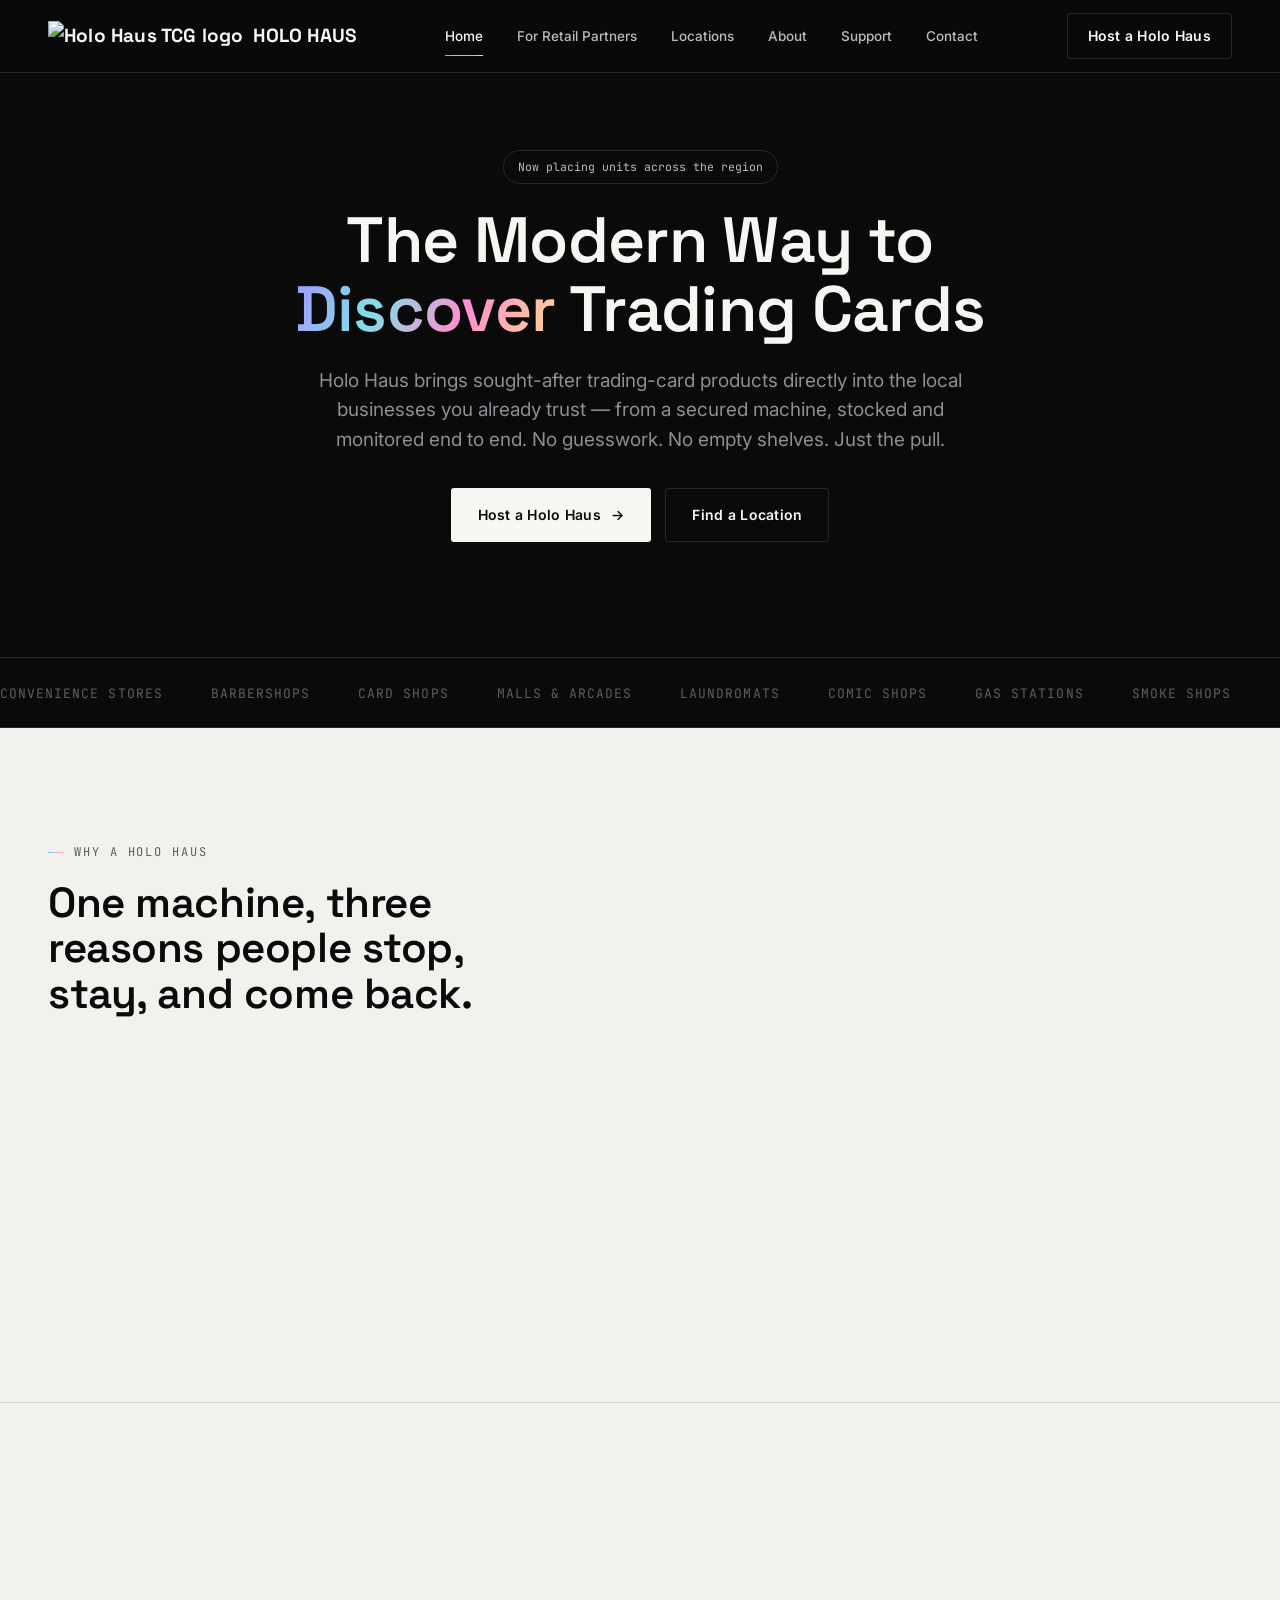
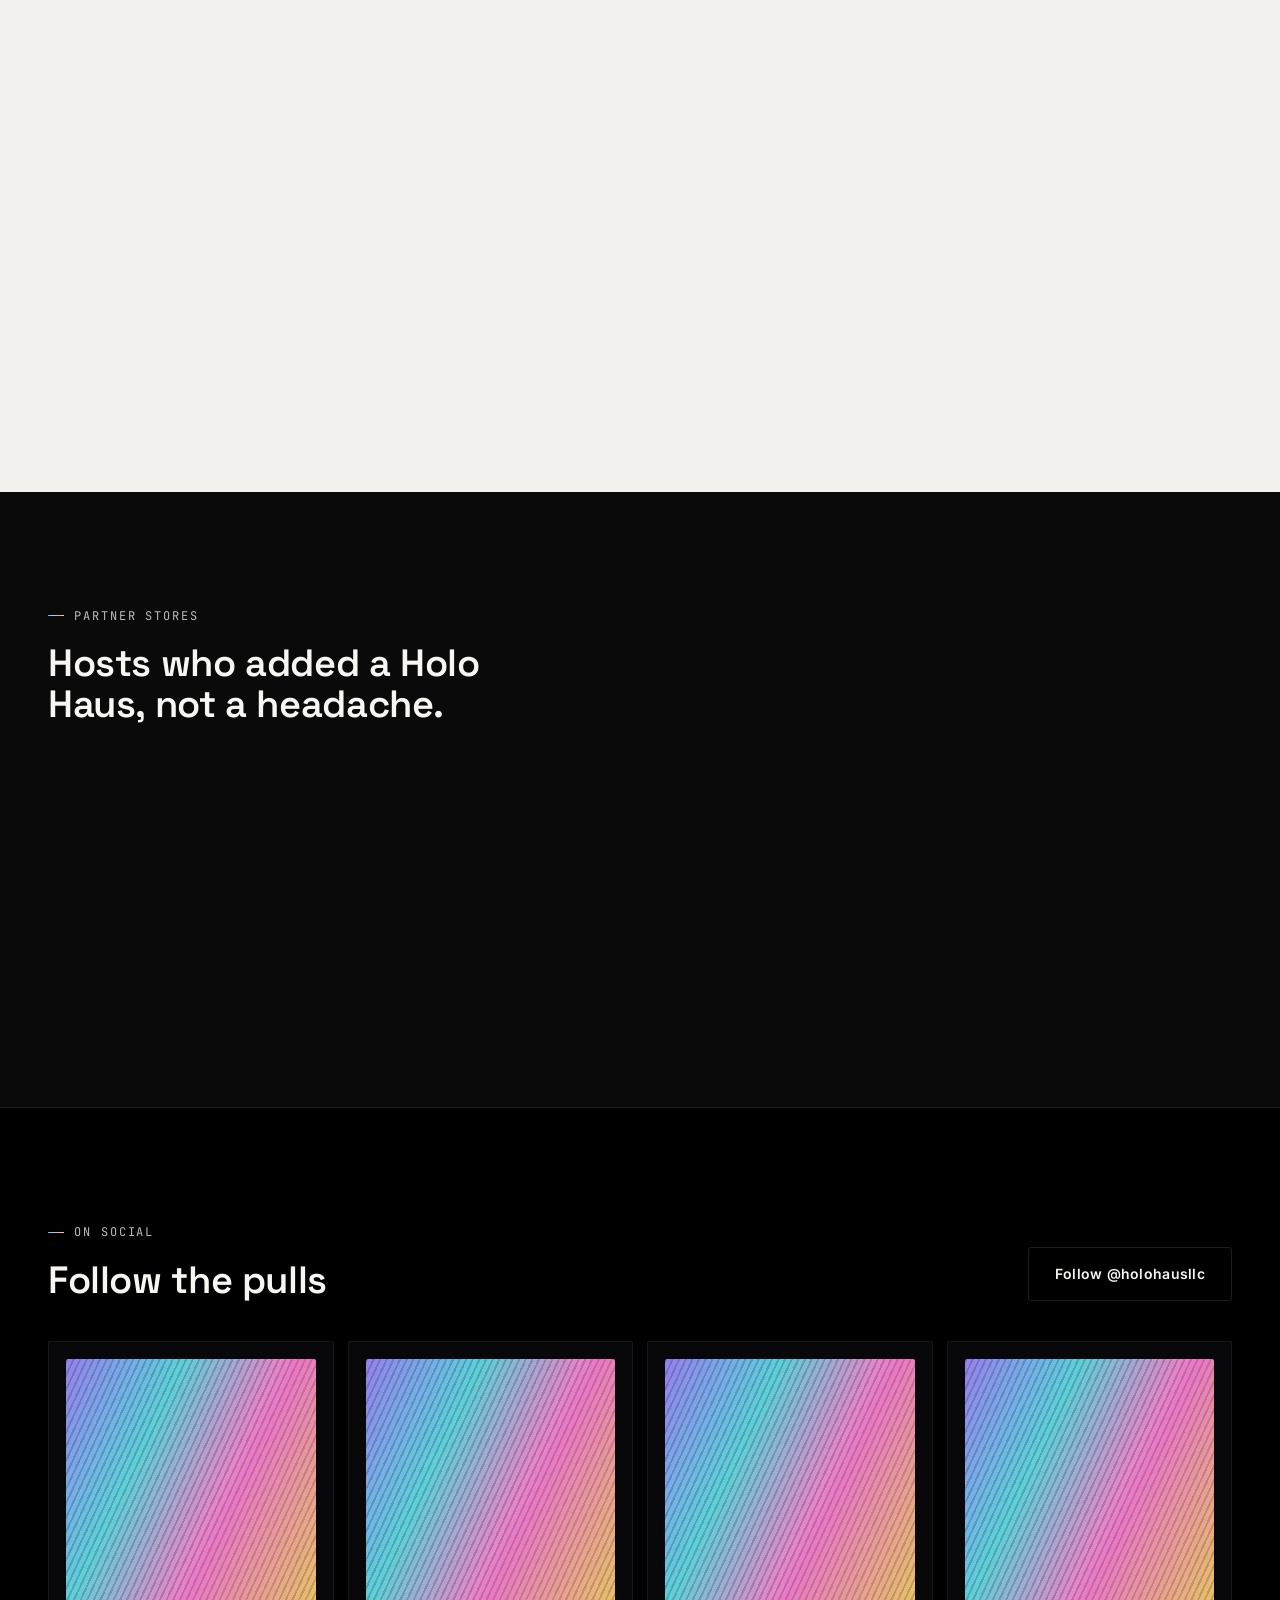
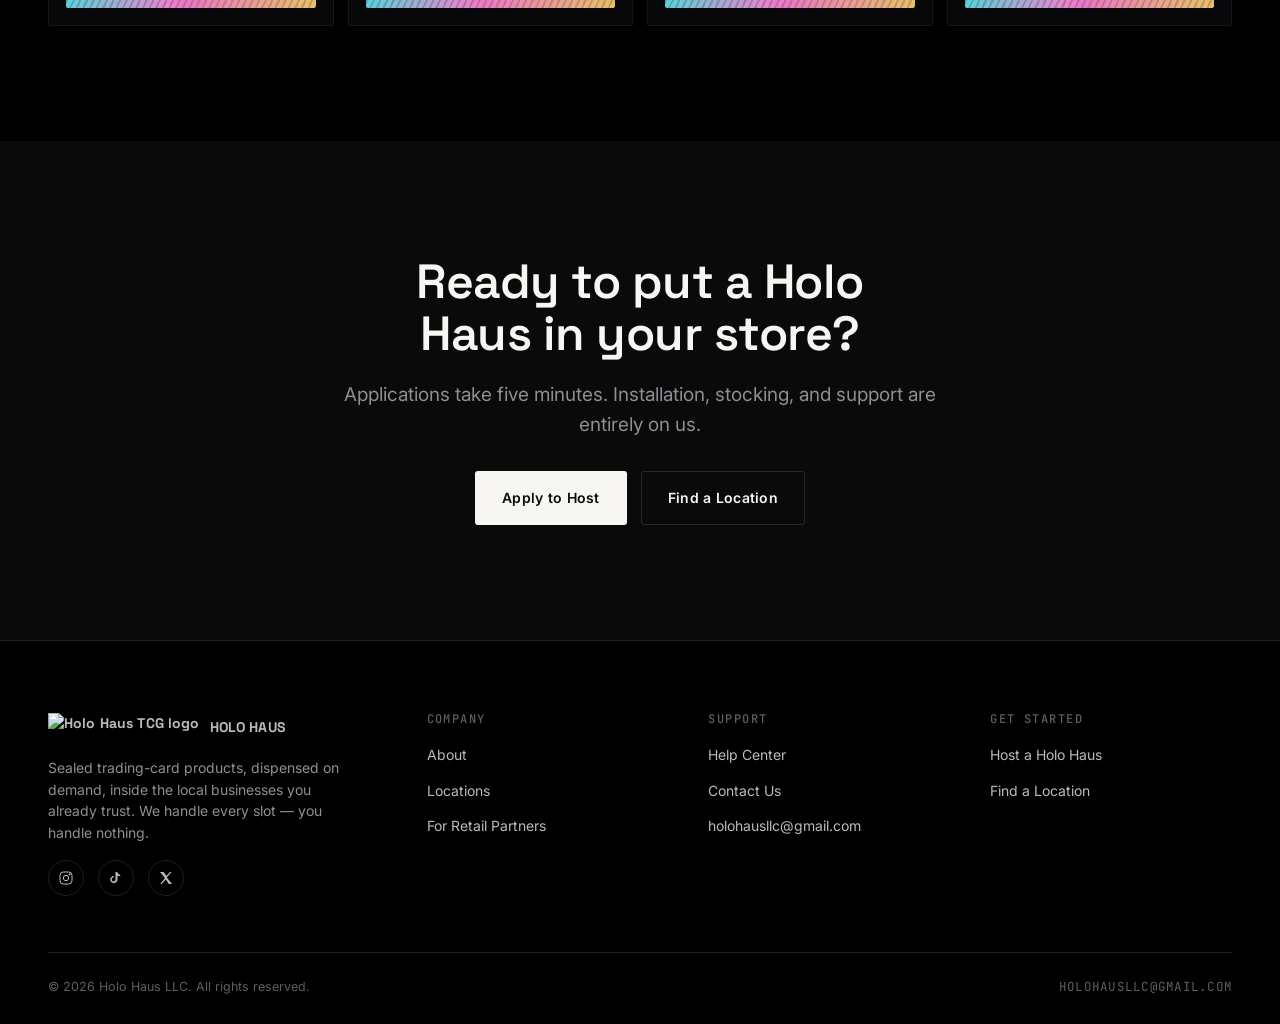
==== commit 6ce95ba5: "Add files via upload" ====
--- a/index.html
+++ b/index.html
@@ -11,7 +11,7 @@
 
 <header class="nav">
   <div class="container">
-    <a href="index.html" class="logo"><span class="dot"></span>HOLO HAUS</a>
+    <a href="index.html" class="logo"><img src="assets/logo.png" alt="Holo Haus TCG logo" class="logo-mark">HOLO HAUS</a>
     <nav class="nav-links" id="navLinks">
       <a href="index.html" class="active">Home</a>
       <a href="retail-partners.html">For Retail Partners</a>
@@ -31,30 +31,14 @@
 
 <!-- HERO -->
 <section class="section" style="padding-top:150px;">
-  <div class="container">
-    <div class="two-col">
-      <div class="reveal in">
-        <div class="tag-pill">Now placing units across the region</div>
-        <h1 style="font-size:clamp(38px,5.2vw,64px); margin-top:22px;">The Modern Way to <span class="grad-text">Discover</span> Trading Cards</h1>
-        <p class="lede" style="margin-top:22px;">Holo Haus brings sought-after trading-card products directly into the local businesses you already trust — from a secured machine, stocked and monitored end to end. No guesswork. No empty shelves. Just the pull.</p>
-        <div class="btn-row" style="margin-top:34px;">
-          <a href="retail-partners.html" class="btn btn-primary">Host a Holo Haus <span class="btn-arrow">→</span></a>
-          <a href="locations.html" class="btn btn-ghost">Find a Location</a>
-        </div>
-      </div>
-      <div class="reveal in">
-        <div class="vend-unit">
-          <div class="vend-grid" id="vendGrid"></div>
-          <div class="vend-glass"></div>
-          <div class="vend-scan"></div>
-          <div class="vend-base">
-            <span class="mono" style="font-size:11px; color:var(--chrome-dim);">UNIT / HH-04</span>
-            <div style="display:flex; gap:8px; align-items:center;">
-              <span class="led"></span>
-              <div class="slot-out"></div>
-            </div>
-          </div>
-        </div>
+  <div class="container" style="max-width:840px; text-align:center;">
+    <div class="reveal in" style="display:flex; flex-direction:column; align-items:center;">
+      <div class="tag-pill">Now placing units across the region</div>
+      <h1 style="font-size:clamp(38px,5.2vw,64px); margin-top:22px;">The Modern Way to <span class="grad-text">Discover</span> Trading Cards</h1>
+      <p class="lede" style="margin-top:22px; text-align:center; max-width:56ch;">Holo Haus brings sought-after trading-card products directly into the local businesses you already trust — from a secured machine, stocked and monitored end to end. No guesswork. No empty shelves. Just the pull.</p>
+      <div class="btn-row" style="margin-top:34px; justify-content:center;">
+        <a href="retail-partners.html" class="btn btn-primary">Host a Holo Haus <span class="btn-arrow">→</span></a>
+        <a href="locations.html" class="btn btn-ghost">Find a Location</a>
       </div>
     </div>
   </div>
@@ -175,7 +159,7 @@
   <div class="container">
     <div class="footer-grid">
       <div class="footer-brand">
-        <a href="index.html" class="logo"><span class="dot"></span>HOLO HAUS</a>
+        <a href="index.html" class="logo"><img src="assets/logo.png" alt="Holo Haus TCG logo" class="logo-mark">HOLO HAUS</a>
         <p>Sealed trading-card products, dispensed on demand, inside the local businesses you already trust. We handle every slot — you handle nothing.</p>
         <div class="footer-social">
           <a href="https://www.instagram.com/holohausllc" target="_blank" rel="noopener" aria-label="Instagram"><svg viewBox="0 0 24 24" fill="none" stroke="currentColor" stroke-width="1.5"><rect x="3" y="3" width="18" height="18" rx="5"/><circle cx="12" cy="12" r="4"/><circle cx="17.5" cy="6.5" r="1"/></svg></a>
@@ -215,18 +199,5 @@
 </footer>
 
 <script src="script.js"></script>
-<script>
-  // build vending slot grid: 4x5 with holo cards and a few empty slots + codes
-  const grid = document.getElementById('vendGrid');
-  const rows = ['A','B','C','D','E'];
-  let html = '';
-  rows.forEach((r,ri) => {
-    for(let i=1;i<=4;i++){
-      const empty = (ri+i) % 7 === 0;
-      html += `<div class="vend-slot${empty ? ' empty' : ''}"><div class="card"></div><span class="code">${r}${i}</span></div>`;
-    }
-  });
-  grid.innerHTML = html;
-</script>
 </body>
 </html>
--- a/styles.css
+++ b/styles.css
@@ -162,6 +162,11 @@
   font-size:19px;
   letter-spacing:0.01em;
   display:flex; align-items:center; gap:10px;
+}
+.logo-mark{
+  height:30px;
+  width:auto;
+  display:block;
 }
 .logo .dot{
   width:8px;height:8px;border-radius:50%;
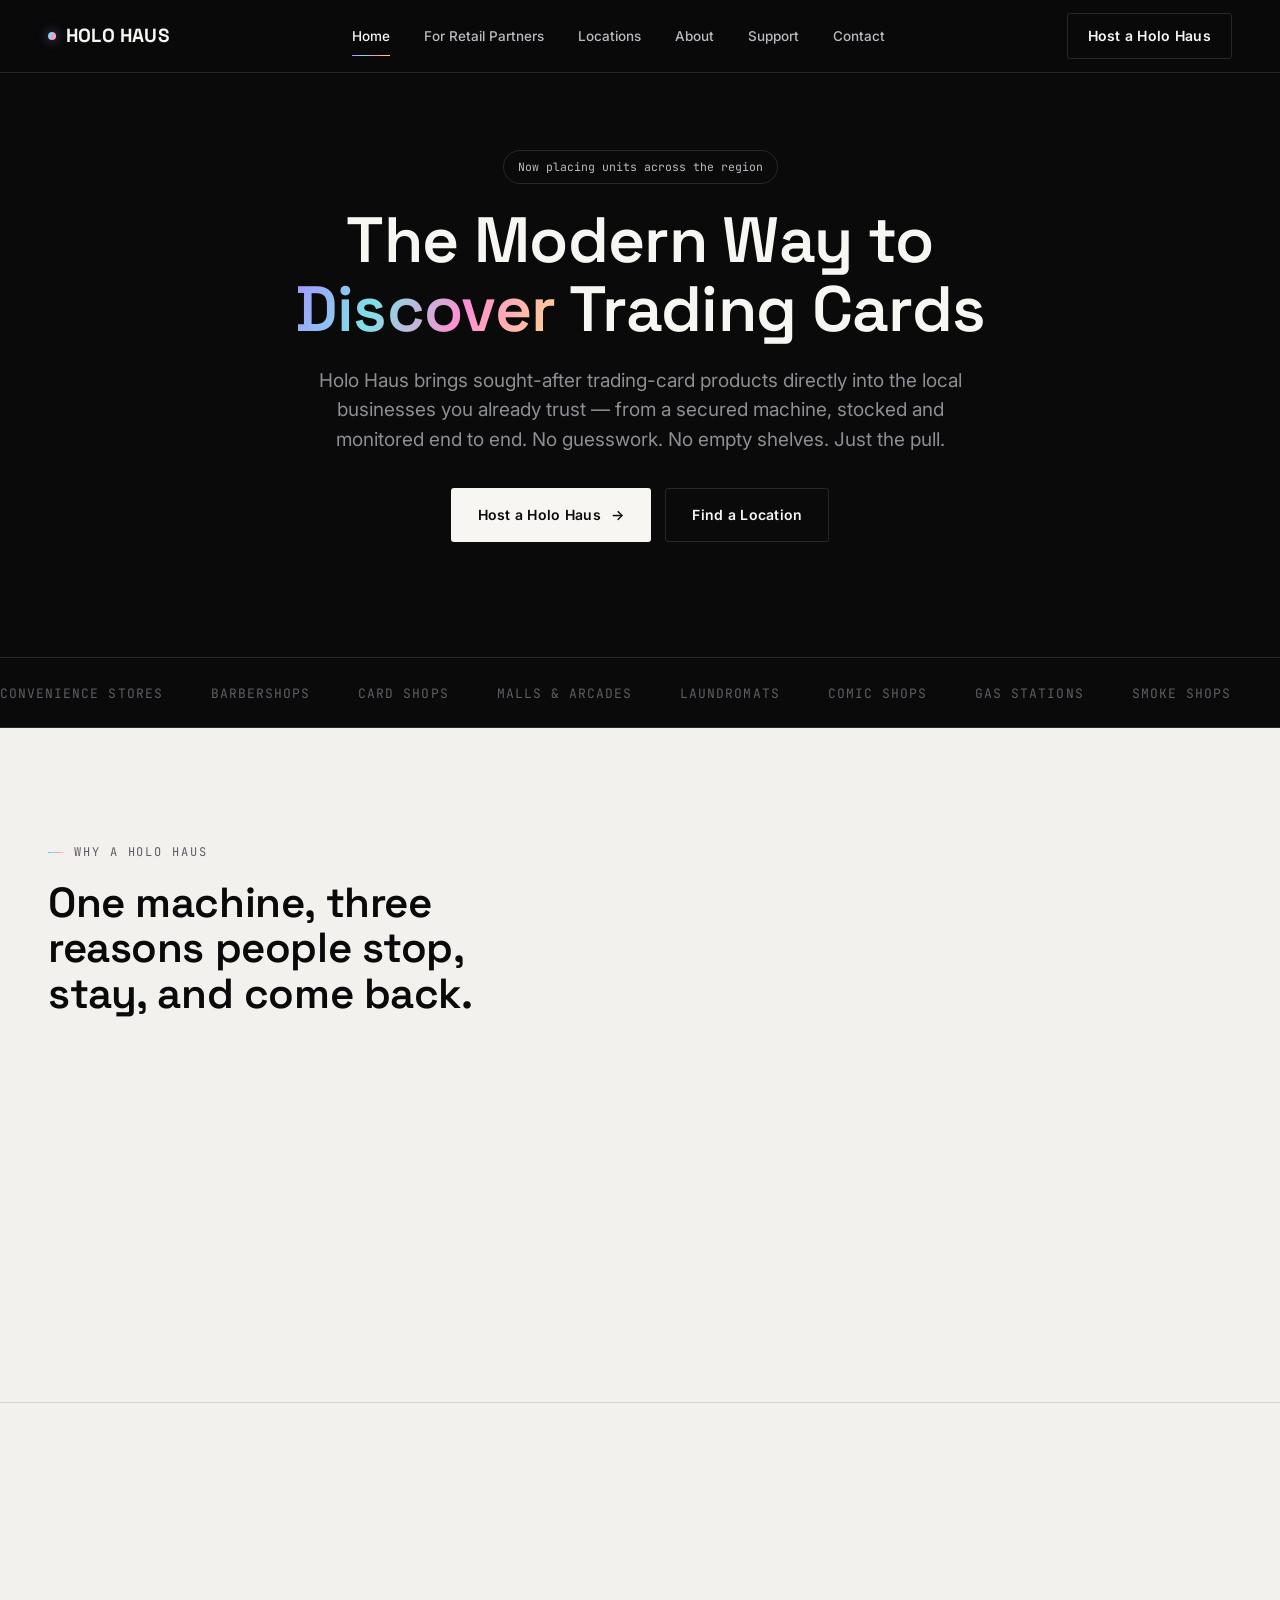
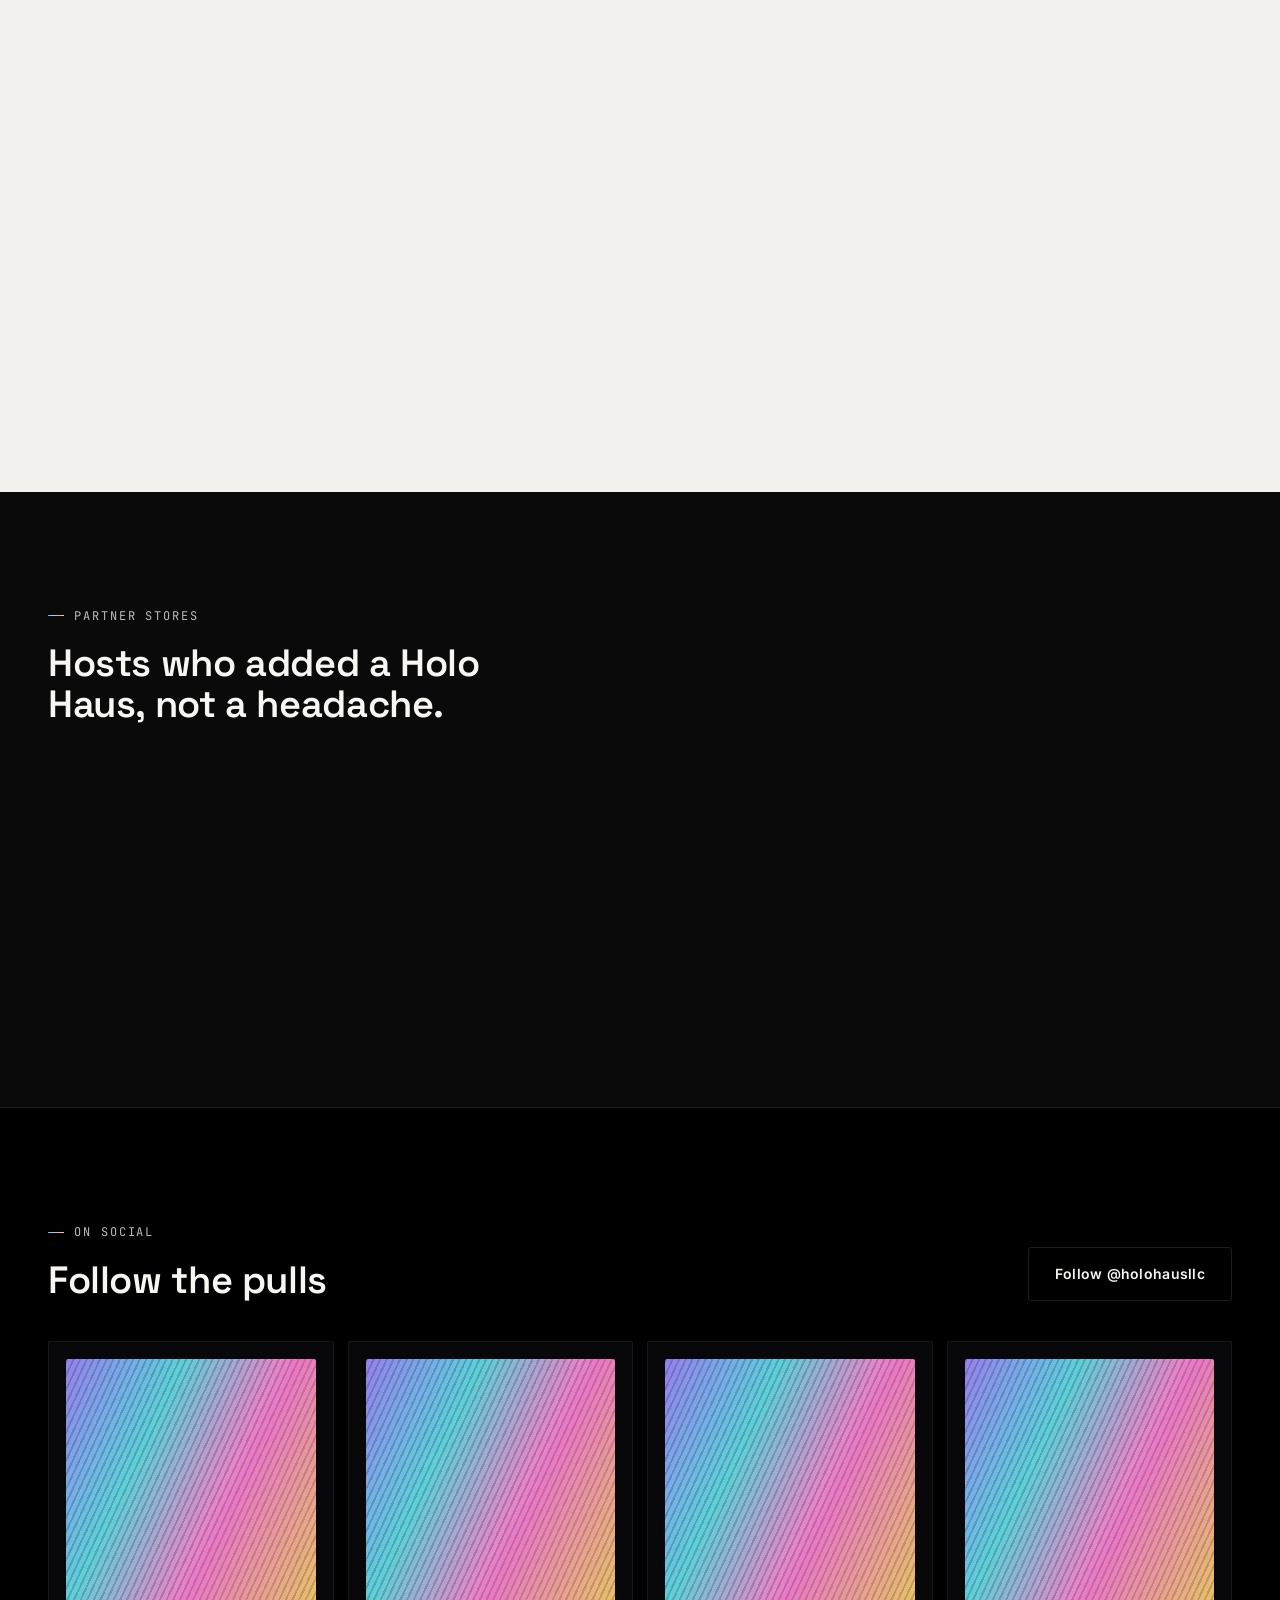
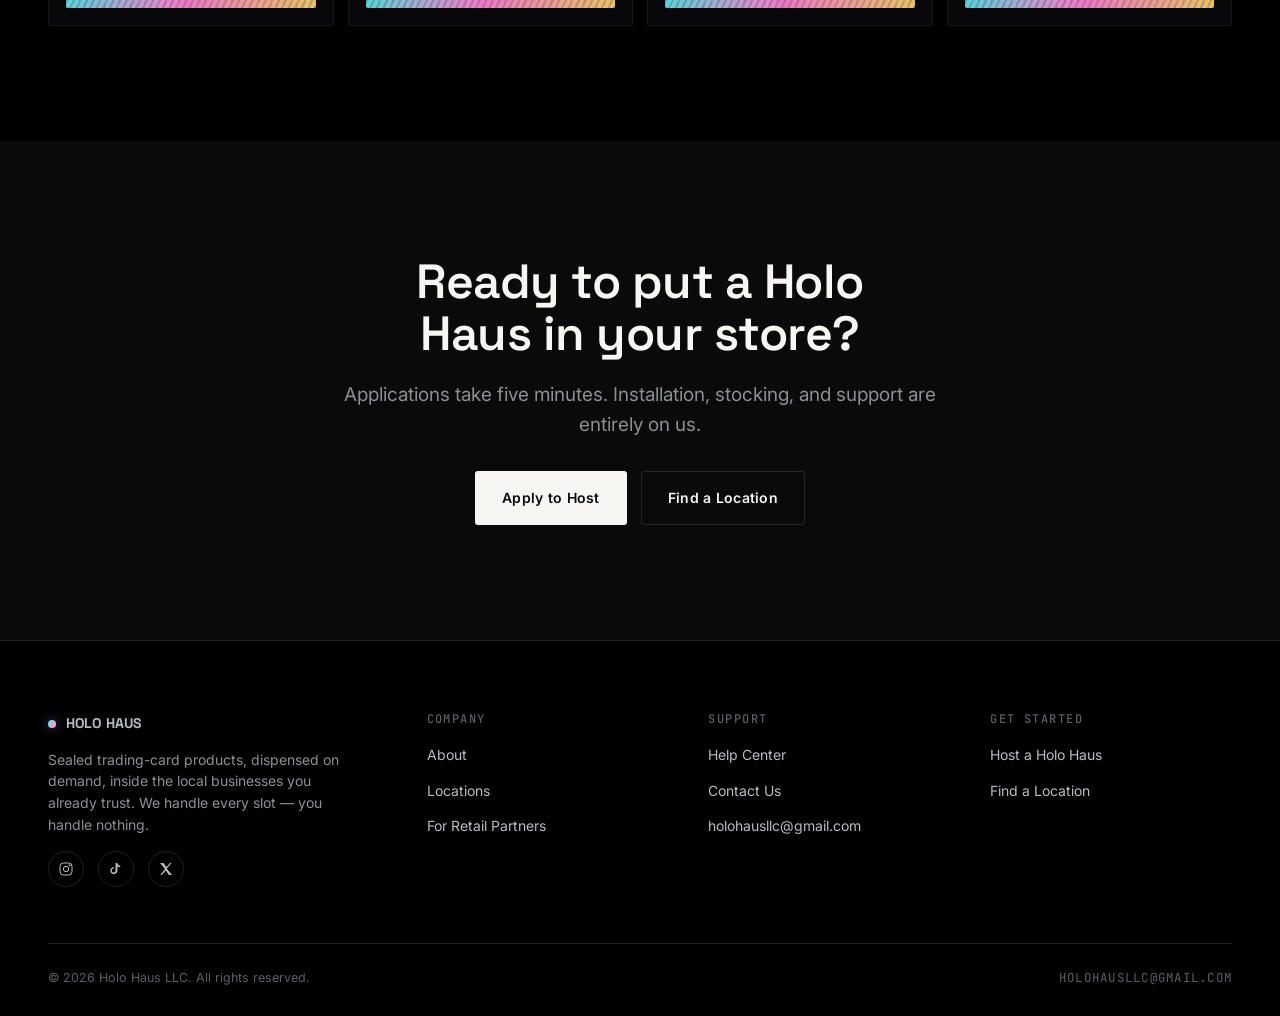
==== commit fadf60a4: "Add files via upload" ====
--- a/index.html
+++ b/index.html
@@ -11,7 +11,7 @@
 
 <header class="nav">
   <div class="container">
-    <a href="index.html" class="logo"><img src="assets/logo.png" alt="Holo Haus TCG logo" class="logo-mark">HOLO HAUS</a>
+    <a href="index.html" class="logo"><span class="dot"></span>HOLO HAUS</a>
     <nav class="nav-links" id="navLinks">
       <a href="index.html" class="active">Home</a>
       <a href="retail-partners.html">For Retail Partners</a>
@@ -159,7 +159,7 @@
   <div class="container">
     <div class="footer-grid">
       <div class="footer-brand">
-        <a href="index.html" class="logo"><img src="assets/logo.png" alt="Holo Haus TCG logo" class="logo-mark">HOLO HAUS</a>
+        <a href="index.html" class="logo"><span class="dot"></span>HOLO HAUS</a>
         <p>Sealed trading-card products, dispensed on demand, inside the local businesses you already trust. We handle every slot — you handle nothing.</p>
         <div class="footer-social">
           <a href="https://www.instagram.com/holohausllc" target="_blank" rel="noopener" aria-label="Instagram"><svg viewBox="0 0 24 24" fill="none" stroke="currentColor" stroke-width="1.5"><rect x="3" y="3" width="18" height="18" rx="5"/><circle cx="12" cy="12" r="4"/><circle cx="17.5" cy="6.5" r="1"/></svg></a>
--- a/styles.css
+++ b/styles.css
@@ -162,11 +162,6 @@
   font-size:19px;
   letter-spacing:0.01em;
   display:flex; align-items:center; gap:10px;
-}
-.logo-mark{
-  height:30px;
-  width:auto;
-  display:block;
 }
 .logo .dot{
   width:8px;height:8px;border-radius:50%;
